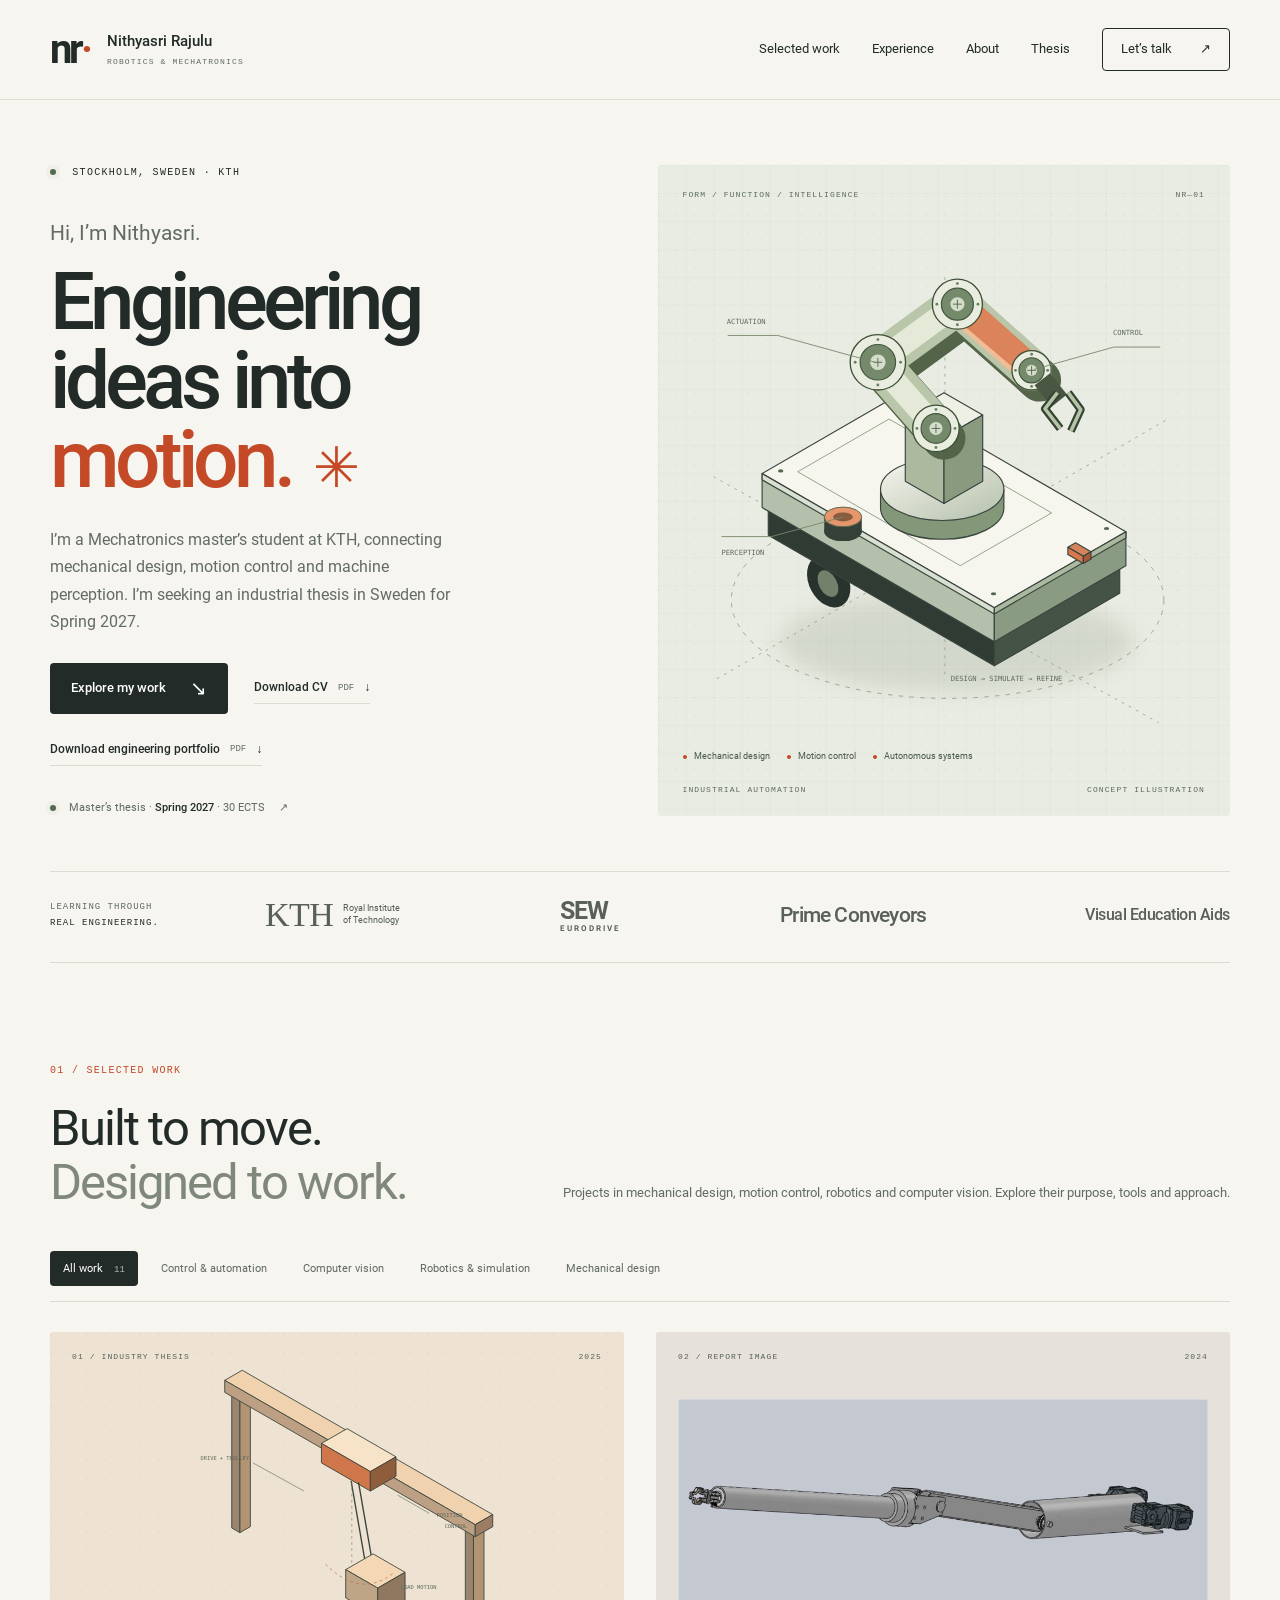
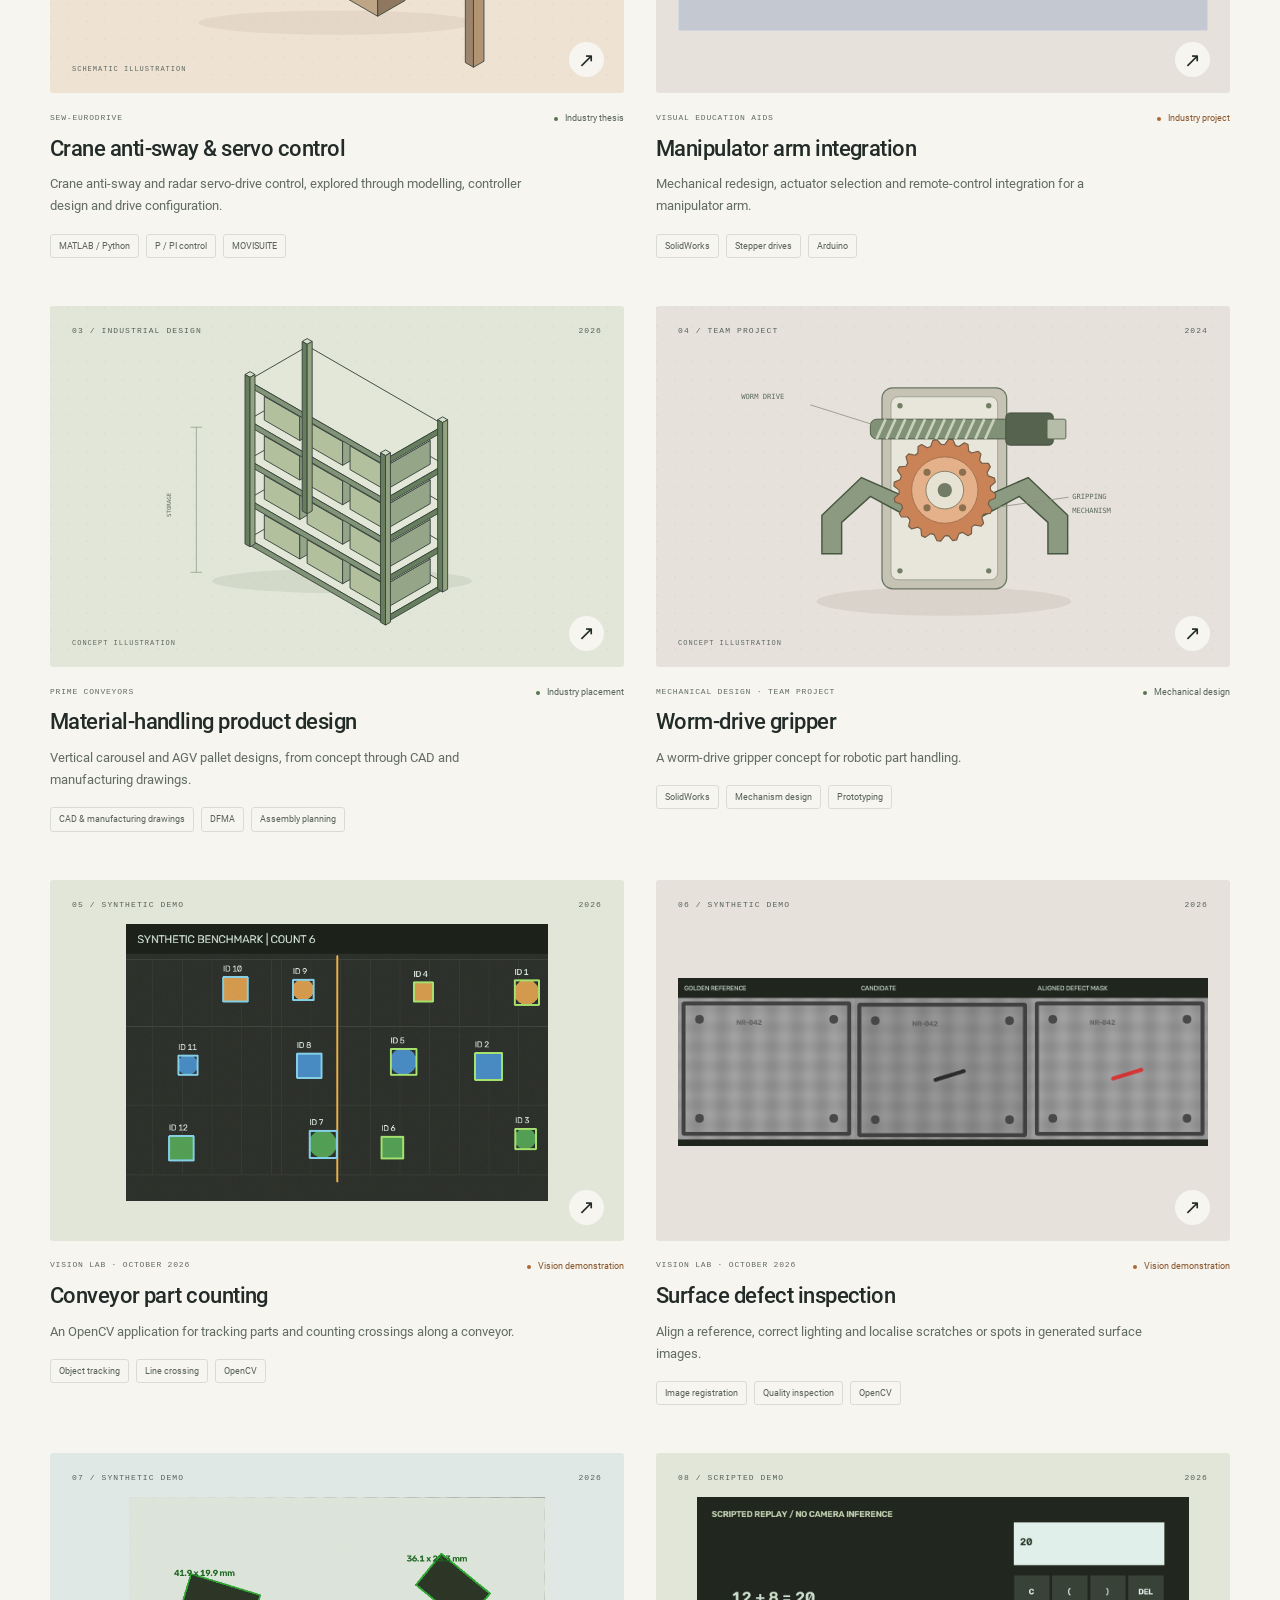
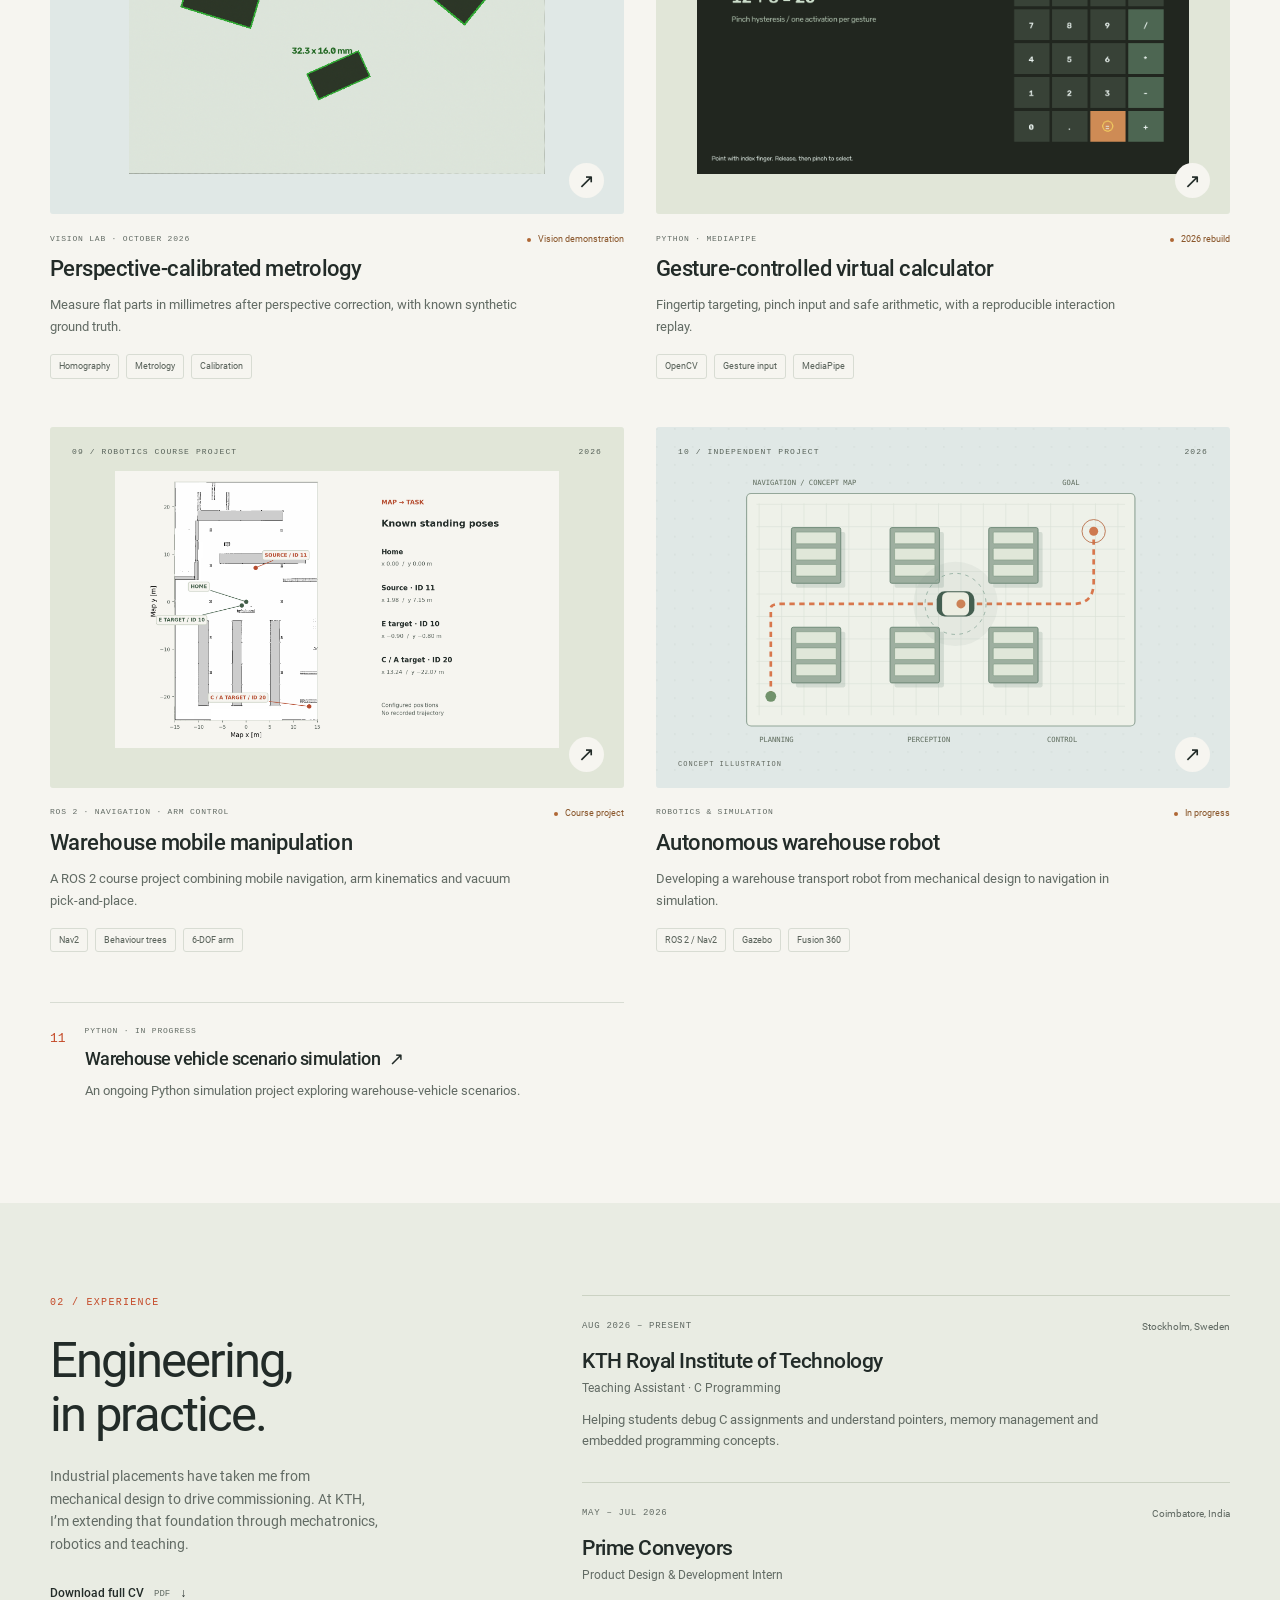
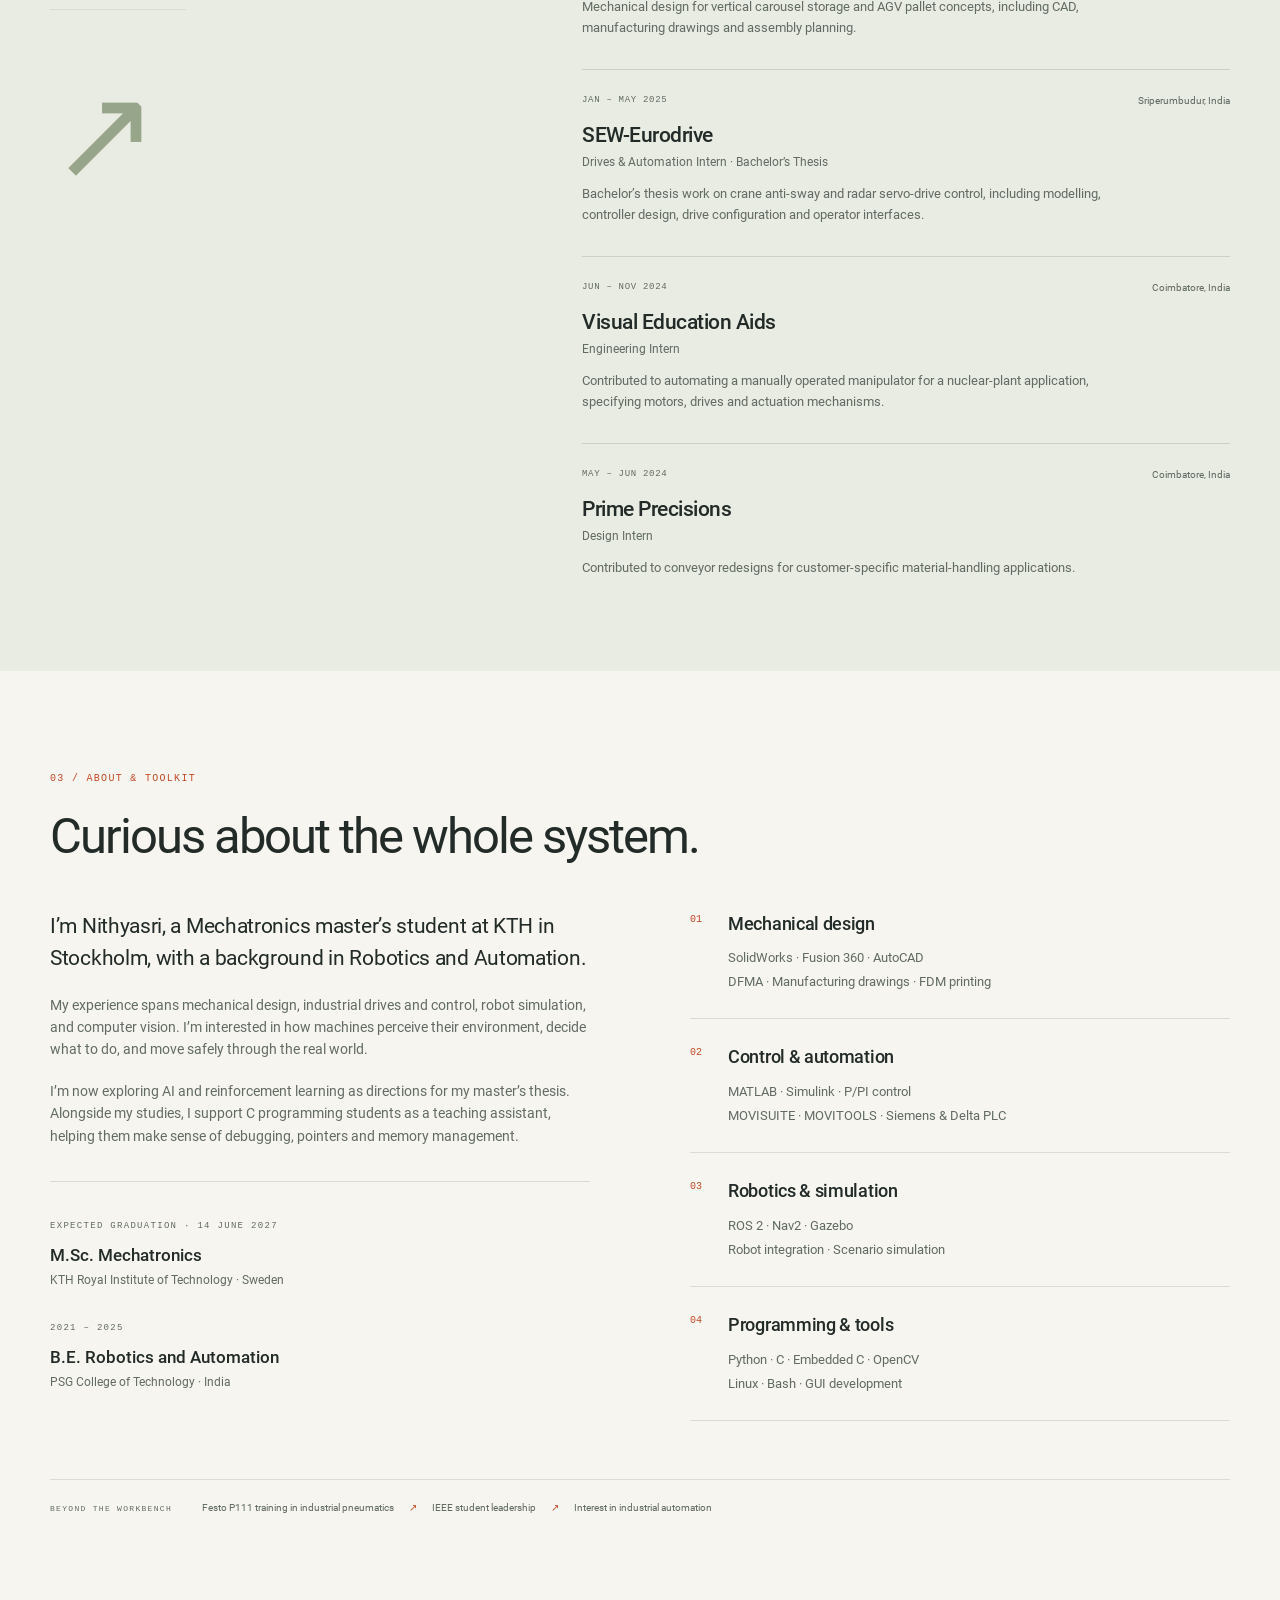
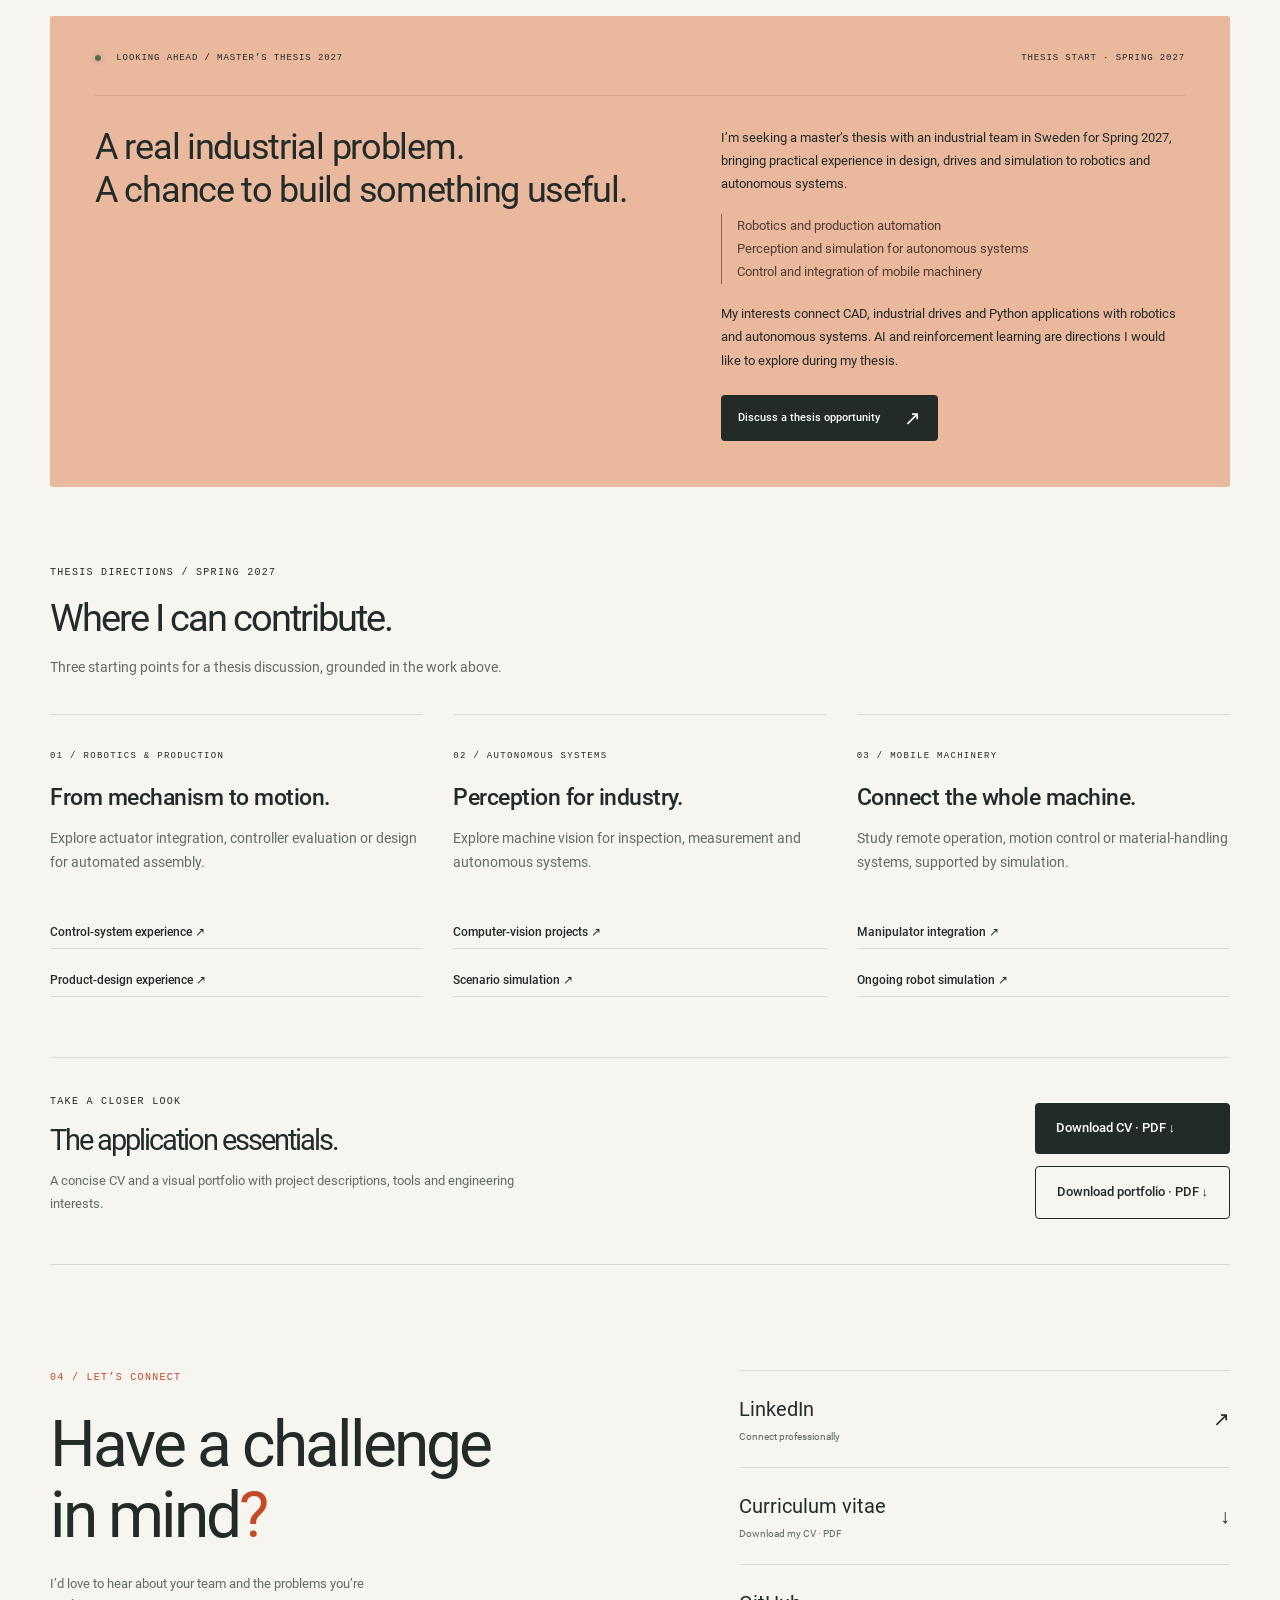
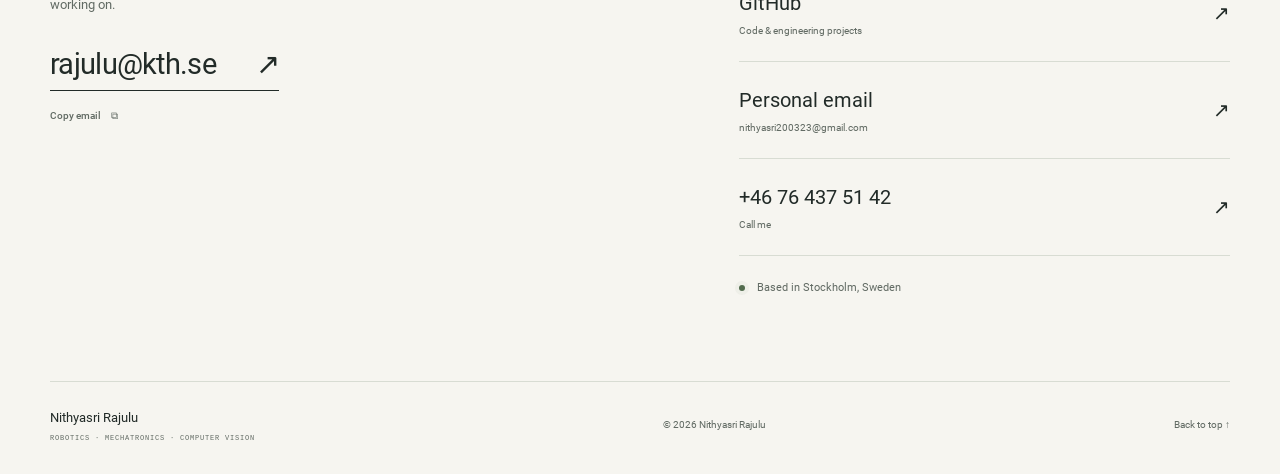
==== index.html @ d6a77979 "Add files via upload" ====
<!doctype html>
<html lang="en">
<head>
  <meta charset="utf-8">
  <meta name="viewport" content="width=device-width, initial-scale=1">
  <meta name="theme-color" content="#f6f5f0">
  <meta name="description" content="Nithyasri Rajulu — KTH Mechatronics master's student working across mechanical design, robotics and motion control. Seeking a 30 ECTS thesis, Spring 2027.">
  <meta property="og:title" content="Nithyasri Rajulu — Engineering ideas into motion">
  <meta property="og:description" content="Robotics, mechatronics and computer vision. Explore my work and get in touch about a master's thesis in Sweden.">
  <meta property="og:type" content="website">
  <meta property="og:url" content="https://nithyasri-rajulu.github.io/">
  <link rel="icon" href="assets/favicon.svg" type="image/svg+xml">
  <link rel="preload" href="assets/roboto-regular.woff2" as="font" type="font/woff2" crossorigin>
  <link rel="stylesheet" href="styles.css">
  <title>Nithyasri Rajulu — Mechatronics & Robotics</title>
  <script src="app.js" defer></script>
</head>
<body>
  <a class="skip-link" href="#main">Skip to content</a>
  <header class="site-header">
    <a href="#home" class="brand" aria-label="Nithyasri Rajulu, home"><span class="monogram">nr<span>·</span></span><span class="brand-name">Nithyasri Rajulu<span>ROBOTICS & MECHATRONICS</span></span></a>
    <button class="menu-toggle" type="button" aria-expanded="false" aria-controls="main-nav">Menu <span aria-hidden="true">☰</span></button>
    <nav id="main-nav" aria-label="Main navigation">
      <a href="#work">Selected work</a><a href="#experience">Experience</a><a href="#about">About</a><a href="#thesis">Thesis</a><a class="nav-contact" href="#contact">Let’s talk <span aria-hidden="true">↗</span></a>
    </nav>
  </header>
  <main id="main">
    <section class="hero page-width" id="home" aria-labelledby="hero-heading">
      <div class="hero-copy">
        <p class="eyebrow"><span class="status-dot"></span> STOCKHOLM, SWEDEN · KTH</p>
        <p class="intro-name">Hi, I’m Nithyasri.</p>
        <h1 id="hero-heading">Engineering<br>ideas into<br><span class="accent">motion.</span><span class="heading-spark" aria-hidden="true">✳</span></h1>
        <p class="hero-description">I’m a Mechatronics master’s student at KTH, connecting mechanical design, motion control and machine perception. I’m seeking an industrial thesis in Sweden for Spring 2027.</p>
        <div class="hero-actions"><a class="button button-dark" href="#work">Explore my work <span aria-hidden="true">↘</span></a><a class="text-link" href="assets/Nithyasri-Rajulu-CV.pdf" download>Download CV <span class="file-type">PDF</span> <span aria-hidden="true">↓</span></a></div>
        <a class="text-link portfolio-download" href="assets/Nithyasri-Rajulu-Engineering-Portfolio.pdf" download>Download engineering portfolio <span class="file-type">PDF</span> ↓</a>
        <a class="availability" href="#contact"><span class="status-dot"></span><span>Master’s thesis · <strong>Spring 2027</strong> · 30 ECTS</span><span aria-hidden="true">↗</span></a>
      </div>
      <div class="hero-visual">
        <div class="visual-topline"><span>FORM / FUNCTION / INTELLIGENCE</span><span>NR—01</span></div>
        <img class="hero-machine" src="assets/hero.svg" alt="Concept illustration of an industrial robot arm on a mobile platform, drawn in an isometric engineering style" width="640" height="660" fetchpriority="high">
        <div class="visual-notes"><span><i></i> Mechanical design</span><span><i></i> Motion control</span><span><i></i> Autonomous systems</span></div>
        <div class="visual-bottomline"><span>INDUSTRIAL AUTOMATION</span><span>CONCEPT ILLUSTRATION</span></div>
      </div>
    </section>
    <div class="affiliations page-width" aria-label="Education and industry experience"><p>LEARNING THROUGH<br><strong>REAL ENGINEERING.</strong></p><div><span class="company kth">KTH<small>Royal Institute<br>of Technology</small></span><span class="company sew">SEW<span>EURODRIVE</span></span><span class="company prime">Prime Conveyors</span><span class="company vea">Visual Education Aids</span></div></div>

    <section class="section page-width work-section" id="work" aria-labelledby="work-title">
      <div class="section-heading"><div><p class="eyebrow section-kicker">01 / SELECTED WORK</p><h2 id="work-title">Built to move.<br><span class="muted">Designed to work.</span></h2></div><p>Projects in mechanical design, motion control, robotics and computer vision. Explore their purpose, tools and approach.</p></div>
      <div class="filter-bar" role="group" aria-label="Filter projects"><button class="filter active" data-filter="all" aria-pressed="true">All work <span>11</span></button><button class="filter" data-filter="control" aria-pressed="false">Control & automation</button><button class="filter" data-filter="vision" aria-pressed="false">Computer vision</button><button class="filter" data-filter="robotics" aria-pressed="false">Robotics & simulation</button><button class="filter" data-filter="design" aria-pressed="false">Mechanical design</button></div>
      <p class="sr-only" id="filter-status" aria-live="polite"></p>
      <div class="project-grid">
        <article class="project" data-category="control" id="project-crane">
          <a class="project-image apricot" href="projects/crane.html" data-project="crane" aria-label="Read project: Crane anti-sway and servo control"><span class="image-meta"><span>01 / INDUSTRY THESIS</span><span>2025</span></span><img src="assets/control.svg" alt="Schematic illustration of a crane trolley and suspended load" width="640" height="400" loading="lazy"><span class="illustration-label">SCHEMATIC ILLUSTRATION</span><span class="project-arrow" aria-hidden="true">↗</span></a>
          <div class="project-line"><span class="eyebrow">SEW-EURODRIVE</span><span class="project-state"><i></i> Industry thesis</span></div><h3><a href="projects/crane.html" data-project="crane">Crane anti-sway & servo control</a></h3><p>Crane anti-sway and radar servo-drive control, explored through modelling, controller design and drive configuration.</p><div class="tags"><span>MATLAB / Python</span><span>P / PI control</span><span>MOVISUITE</span></div>
        </article>
        <article class="project" data-category="control" id="project-manipulator">
          <a class="project-image stone demo-image" href="projects/manipulator.html" data-project="manipulator" aria-label="Read project: Manipulator arm integration"><span class="image-meta"><span>02 / REPORT IMAGE</span><span>2024</span></span><img src="assets/manipulator-cad.png" alt="CAD assembly of the motorised manipulator arm" width="640" height="400" loading="lazy"><span class="project-arrow" aria-hidden="true">↗</span></a>
          <div class="project-line"><span class="eyebrow">VISUAL EDUCATION AIDS</span><span class="project-state ongoing"><i></i> Industry project</span></div><h3><a href="projects/manipulator.html" data-project="manipulator">Manipulator arm integration</a></h3><p>Mechanical redesign, actuator selection and remote-control integration for a manipulator arm.</p><div class="tags"><span>SolidWorks</span><span>Stepper drives</span><span>Arduino</span></div>
        </article>
        <article class="project" data-category="design" id="project-material"><a class="project-image sage" href="projects/material.html" data-project="material" aria-label="Read project: Material-handling product design"><span class="image-meta"><span>03 / INDUSTRIAL DESIGN</span><span>2026</span></span><img src="assets/storage.svg" alt="Concept illustration of a material-handling storage system" width="640" height="400" loading="lazy"><span class="illustration-label">CONCEPT ILLUSTRATION</span><span class="project-arrow" aria-hidden="true">↗</span></a><div class="project-line"><span class="eyebrow">PRIME CONVEYORS</span><span class="project-state"><i></i> Industry placement</span></div><h3><a href="projects/material.html" data-project="material">Material-handling product design</a></h3><p>Vertical carousel and AGV pallet designs, from concept through CAD and manufacturing drawings.</p><div class="tags"><span>CAD & manufacturing drawings</span><span>DFMA</span><span>Assembly planning</span></div></article>
        <article class="project" data-category="design" id="project-gripper">
          <a class="project-image stone" href="projects/gripper.html" data-project="gripper" aria-label="Read project: Worm-drive gripper"><span class="image-meta"><span>04 / TEAM PROJECT</span><span>2024</span></span><img src="assets/gripper.svg" alt="Concept illustration of a worm gear and a two-finger gripper" width="640" height="400" loading="lazy"><span class="illustration-label">CONCEPT ILLUSTRATION</span><span class="project-arrow" aria-hidden="true">↗</span></a>
          <div class="project-line"><span class="eyebrow">MECHANICAL DESIGN · TEAM PROJECT</span><span class="project-state"><i></i> Mechanical design</span></div><h3><a href="projects/gripper.html" data-project="gripper">Worm-drive gripper</a></h3><p>A worm-drive gripper concept for robotic part handling.</p><div class="tags"><span>SolidWorks</span><span>Mechanism design</span><span>Prototyping</span></div>
        </article>
        <article class="project" data-category="vision" id="project-conveyor">
          <a class="project-image sage demo-image" href="projects/conveyor.html" data-project="conveyor" aria-label="Read project: Conveyor part counting"><span class="image-meta"><span>05 / SYNTHETIC DEMO</span><span>2026</span></span><img src="assets/conveyor-vision.png" alt="Synthetic conveyor scene with tracked parts, IDs and a counting line" width="640" height="400" loading="lazy"><span class="project-arrow" aria-hidden="true">↗</span></a>
          <div class="project-line"><span class="eyebrow">VISION LAB · OCTOBER 2026</span><span class="project-state ongoing"><i></i> Vision demonstration</span></div><h3><a href="projects/conveyor.html" data-project="conveyor">Conveyor part counting</a></h3><p>An OpenCV application for tracking parts and counting crossings along a conveyor.</p><div class="tags"><span>Object tracking</span><span>Line crossing</span><span>OpenCV</span></div>
        </article>
        <article class="project" data-category="vision" id="project-inspection">
          <a class="project-image stone demo-image" href="projects/inspection.html" data-project="inspection" aria-label="Read project: Surface defect inspection"><span class="image-meta"><span>06 / SYNTHETIC DEMO</span><span>2026</span></span><img src="assets/surface-inspection.png" alt="Reference metal texture beside a synthetic defect sample and detected regions" width="640" height="400" loading="lazy"><span class="project-arrow" aria-hidden="true">↗</span></a>
          <div class="project-line"><span class="eyebrow">VISION LAB · OCTOBER 2026</span><span class="project-state ongoing"><i></i> Vision demonstration</span></div><h3><a href="projects/inspection.html" data-project="inspection">Surface defect inspection</a></h3><p>Align a reference, correct lighting and localise scratches or spots in generated surface images.</p><div class="tags"><span>Image registration</span><span>Quality inspection</span><span>OpenCV</span></div>
        </article>
        <article class="project" data-category="vision" id="project-metrology">
          <a class="project-image blue demo-image" href="projects/metrology.html" data-project="metrology" aria-label="Read project: Perspective-calibrated metrology"><span class="image-meta"><span>07 / SYNTHETIC DEMO</span><span>2026</span></span><img src="assets/part-metrology.png" alt="Three rectangular parts with overlaid measurements in millimetres" width="640" height="400" loading="lazy"><span class="project-arrow" aria-hidden="true">↗</span></a>
          <div class="project-line"><span class="eyebrow">VISION LAB · OCTOBER 2026</span><span class="project-state ongoing"><i></i> Vision demonstration</span></div><h3><a href="projects/metrology.html" data-project="metrology">Perspective-calibrated metrology</a></h3><p>Measure flat parts in millimetres after perspective correction, with known synthetic ground truth.</p><div class="tags"><span>Homography</span><span>Metrology</span><span>Calibration</span></div>
        </article>
        <article class="project" data-category="vision" id="project-vision">
          <a class="project-image sage demo-image" href="projects/vision.html" data-project="vision" aria-label="Read project: Gesture-controlled virtual calculator"><span class="image-meta"><span>08 / SCRIPTED DEMO</span><span>2026</span></span><img src="assets/gesture-calculator.png" alt="Calculator interface after a scripted sequence computes 12 plus 8 equals 20" width="640" height="400" loading="lazy"><span class="project-arrow" aria-hidden="true">↗</span></a>
          <div class="project-line"><span class="eyebrow">PYTHON · MEDIAPIPE</span><span class="project-state ongoing"><i></i> 2026 rebuild</span></div><h3><a href="projects/vision.html" data-project="vision">Gesture-controlled virtual calculator</a></h3><p>Fingertip targeting, pinch input and safe arithmetic, with a reproducible interaction replay.</p><div class="tags"><span>OpenCV</span><span>Gesture input</span><span>MediaPipe</span></div>
        </article>
        <article class="project" data-category="robotics" id="project-warehouse-manipulation">
          <a class="project-image sage demo-image" href="projects/warehouse-manipulation.html" data-project="warehouse-manipulation" aria-label="Read project: Warehouse mobile manipulation"><span class="image-meta"><span>09 / ROBOTICS COURSE PROJECT</span><span>2026</span></span><img src="assets/warehouse-robot-map.png" alt="Supplied warehouse map with configured pickup and delivery poses" width="640" height="400" loading="lazy"><span class="project-arrow" aria-hidden="true">↗</span></a>
          <div class="project-line"><span class="eyebrow">ROS 2 · NAVIGATION · ARM CONTROL</span><span class="project-state ongoing"><i></i> Course project</span></div><h3><a href="projects/warehouse-manipulation.html" data-project="warehouse-manipulation">Warehouse mobile manipulation</a></h3><p>A ROS 2 course project combining mobile navigation, arm kinematics and vacuum pick-and-place.</p><div class="tags"><span>Nav2</span><span>Behaviour trees</span><span>6-DOF arm</span></div>
        </article>
        <article class="project" data-category="robotics" id="project-amr">
          <a class="project-image blue" href="projects/amr.html" data-project="amr" aria-label="Read project: Autonomous warehouse robot"><span class="image-meta"><span>10 / INDEPENDENT PROJECT</span><span>2026</span></span><img src="assets/warehouse.svg" alt="Concept warehouse map with storage aisles and a mobile robot route" width="640" height="400" loading="lazy"><span class="illustration-label">CONCEPT ILLUSTRATION</span><span class="project-arrow" aria-hidden="true">↗</span></a>
          <div class="project-line"><span class="eyebrow">ROBOTICS & SIMULATION</span><span class="project-state ongoing"><i></i> In progress</span></div><h3><a href="projects/amr.html" data-project="amr">Autonomous warehouse robot</a></h3><p>Developing a warehouse transport robot from mechanical design to navigation in simulation.</p><div class="tags"><span>ROS 2 / Nav2</span><span>Gazebo</span><span>Fusion 360</span></div>
        </article>
        <article class="project project-compact" data-category="robotics" id="project-testing"><div class="compact-number" aria-hidden="true">11</div><div><div class="project-line"><span class="eyebrow">PYTHON · IN PROGRESS</span></div><h3><a href="projects/testing.html" data-project="testing">Warehouse vehicle scenario simulation <span aria-hidden="true">↗</span></a></h3><p>An ongoing Python simulation project exploring warehouse-vehicle scenarios.</p></div></article>
      </div>
    </section>

    <section class="experience-section" id="experience" aria-labelledby="experience-title"><div class="page-width experience-layout"><div class="experience-intro"><p class="eyebrow section-kicker">02 / EXPERIENCE</p><h2 id="experience-title">Engineering,<br>in practice.</h2><p>Industrial placements have taken me from mechanical design to drive commissioning. At KTH, I’m extending that foundation through mechatronics, robotics and teaching.</p><a class="text-link" href="assets/Nithyasri-Rajulu-CV.pdf" download>Download full CV <span class="file-type">PDF</span> <span aria-hidden="true">↓</span></a><div class="experience-mark" aria-hidden="true">↗</div></div><div class="timeline">
      <article class="timeline-item"><div class="timeline-top"><span class="eyebrow">AUG 2026 – PRESENT</span><span>Stockholm, Sweden</span></div><h3>KTH Royal Institute of Technology</h3><h4>Teaching Assistant · C Programming</h4><p>Helping students debug C assignments and understand pointers, memory management and embedded programming concepts.</p></article>
      <article class="timeline-item"><div class="timeline-top"><span class="eyebrow">MAY – JUL 2026</span><span>Coimbatore, India</span></div><h3>Prime Conveyors</h3><h4>Product Design & Development Intern</h4><p>Mechanical design for vertical carousel storage and AGV pallet concepts, including CAD, manufacturing drawings and assembly planning.</p></article>
      <article class="timeline-item"><div class="timeline-top"><span class="eyebrow">JAN – MAY 2025</span><span>Sriperumbudur, India</span></div><h3>SEW-Eurodrive</h3><h4>Drives & Automation Intern · Bachelor’s Thesis</h4><p>Bachelor’s thesis work on crane anti-sway and radar servo-drive control, including modelling, controller design, drive configuration and operator interfaces.</p></article>
      <article class="timeline-item"><div class="timeline-top"><span class="eyebrow">JUN – NOV 2024</span><span>Coimbatore, India</span></div><h3>Visual Education Aids</h3><h4>Engineering Intern</h4><p>Contributed to automating a manually operated manipulator for a nuclear-plant application, specifying motors, drives and actuation mechanisms.</p></article>
      <article class="timeline-item"><div class="timeline-top"><span class="eyebrow">MAY – JUN 2024</span><span>Coimbatore, India</span></div><h3>Prime Precisions</h3><h4>Design Intern</h4><p>Contributed to conveyor redesigns for customer-specific material-handling applications.</p></article>
    </div></div></section>

    <section class="section page-width" id="about" aria-labelledby="about-title"><div class="section-heading about-heading"><div><p class="eyebrow section-kicker">03 / ABOUT & TOOLKIT</p><h2 id="about-title">Curious about the whole system.</h2></div></div><div class="about-layout"><div class="about-copy"><p class="large-copy">I’m Nithyasri, a Mechatronics master’s student at KTH in Stockholm, with a background in Robotics and Automation.</p><p>My experience spans mechanical design, industrial drives and control, robot simulation, and computer vision. I’m interested in how machines perceive their environment, decide what to do, and move safely through the real world.</p><p>I’m now exploring AI and reinforcement learning as directions for my master’s thesis. Alongside my studies, I support C programming students as a teaching assistant, helping them make sense of debugging, pointers and memory management.</p><div class="education"><div><span class="eyebrow">EXPECTED GRADUATION · 14 JUNE 2027</span><h3>M.Sc. Mechatronics</h3><p>KTH Royal Institute of Technology · Sweden</p></div><div><span class="eyebrow">2021 – 2025</span><h3>B.E. Robotics and Automation</h3><p>PSG College of Technology · India</p></div></div></div><div class="toolkit"><div><span class="toolkit-number">01</span><h3>Mechanical design</h3><p>SolidWorks · Fusion 360 · AutoCAD<br>DFMA · Manufacturing drawings · FDM printing</p></div><div><span class="toolkit-number">02</span><h3>Control & automation</h3><p>MATLAB · Simulink · P/PI control<br>MOVISUITE · MOVITOOLS · Siemens & Delta PLC</p></div><div><span class="toolkit-number">03</span><h3>Robotics & simulation</h3><p>ROS 2 · Nav2 · Gazebo<br>Robot integration · Scenario simulation</p></div><div><span class="toolkit-number">04</span><h3>Programming & tools</h3><p>Python · C · Embedded C · OpenCV<br>Linux · Bash · GUI development</p></div></div></div><div class="beyond"><p class="eyebrow">BEYOND THE WORKBENCH</p><p>Festo P111 training in industrial pneumatics <span>↗</span> IEEE student leadership <span>↗</span> Interest in industrial automation</p></div></section>

    <section class="thesis-section page-width" id="thesis" aria-labelledby="thesis-title"><div class="thesis-top"><p class="eyebrow"><span class="status-dot"></span> LOOKING AHEAD / MASTER’S THESIS 2027</p><span class="eyebrow">THESIS START · SPRING 2027</span></div><div class="thesis-content"><h2 id="thesis-title">A real industrial problem.<br>A chance to build something useful.</h2><div><p>I’m seeking a master’s thesis with an industrial team in Sweden for Spring 2027, bringing practical experience in design, drives and simulation to robotics and autonomous systems.</p><p class="thesis-interests">Robotics and production automation<br>Perception and simulation for autonomous systems<br>Control and integration of mobile machinery</p><p>My interests connect CAD, industrial drives and Python applications with robotics and autonomous systems. AI and reinforcement learning are directions I would like to explore during my thesis.</p><a class="button button-dark" href="mailto:rajulu@kth.se?subject=Master%27s%20thesis%20opportunity%20%E2%80%94%202027">Discuss a thesis opportunity <span aria-hidden="true">↗</span></a></div></div></section>


    <section class="focus-section page-width" aria-labelledby="focus-title"><div class="focus-heading"><p class="eyebrow">THESIS DIRECTIONS / SPRING 2027</p><h2 id="focus-title">Where I can contribute.</h2><p>Three starting points for a thesis discussion, grounded in the work above.</p></div><div class="focus-grid"><article><span class="eyebrow">01 / ROBOTICS & PRODUCTION</span><h3>From mechanism to motion.</h3><p>Explore actuator integration, controller evaluation or design for automated assembly.</p><a class="text-link" href="projects/crane.html" data-project="crane">Control-system experience ↗</a><a class="text-link" href="projects/material.html" data-project="material">Product-design experience ↗</a></article><article><span class="eyebrow">02 / AUTONOMOUS SYSTEMS</span><h3>Perception for industry.</h3><p>Explore machine vision for inspection, measurement and autonomous systems.</p><a class="text-link" href="projects/inspection.html" data-project="inspection">Computer-vision projects ↗</a><a class="text-link" href="projects/testing.html" data-project="testing">Scenario simulation ↗</a></article><article><span class="eyebrow">03 / MOBILE MACHINERY</span><h3>Connect the whole machine.</h3><p>Study remote operation, motion control or material-handling systems, supported by simulation.</p><a class="text-link" href="projects/manipulator.html" data-project="manipulator">Manipulator integration ↗</a><a class="text-link" href="projects/amr.html" data-project="amr">Ongoing robot simulation ↗</a></article></div></section>
    <section class="application-downloads page-width" aria-labelledby="downloads-title"><div><p class="eyebrow">TAKE A CLOSER LOOK</p><h2 id="downloads-title">The application essentials.</h2><p>A concise CV and a visual portfolio with project descriptions, tools and engineering interests.</p></div><div><a class="button button-dark" href="assets/Nithyasri-Rajulu-CV.pdf" download>Download CV · PDF ↓</a><a class="button button-outline" href="assets/Nithyasri-Rajulu-Engineering-Portfolio.pdf" download>Download portfolio · PDF ↓</a></div></section>

    <section class="contact-section page-width" id="contact" aria-labelledby="contact-title"><div><p class="eyebrow section-kicker">04 / LET’S CONNECT</p><h2 id="contact-title">Have a challenge<br>in mind<span class="accent">?</span></h2><p>I’d love to hear about your team and the problems you’re working on.</p><a class="email-link" href="mailto:rajulu@kth.se">rajulu@kth.se <span aria-hidden="true">↗</span></a><div class="contact-actions"><button class="text-link copy-email" type="button">Copy email <span aria-hidden="true">⧉</span></button><span class="copy-status" aria-live="polite"></span></div></div><div class="contact-links"><a href="https://www.linkedin.com/in/nithyasri-rajulu-23813925a/" target="_blank" rel="noopener noreferrer"><span>LinkedIn<small>Connect professionally</small></span><span aria-hidden="true">↗</span></a><a href="assets/Nithyasri-Rajulu-CV.pdf" download><span>Curriculum vitae<small>Download my CV · PDF</small></span><span aria-hidden="true">↓</span></a><a href="https://github.com/nithyasri-rajulu" target="_blank" rel="noopener noreferrer"><span>GitHub<small>Code & engineering projects</small></span><span aria-hidden="true">↗</span></a><a href="mailto:nithyasri200323@gmail.com"><span class="personal-email">Personal email<small>nithyasri200323@gmail.com</small></span><span aria-hidden="true">↗</span></a><a href="tel:+46764375142"><span>+46 76 437 51 42<small>Call me</small></span><span aria-hidden="true">↗</span></a><div class="contact-location"><span class="status-dot"></span> Based in Stockholm, Sweden</div></div></section>
  </main>
  <footer class="page-width"><a class="footer-brand" href="#home">Nithyasri Rajulu<span>ROBOTICS · MECHATRONICS · COMPUTER VISION</span></a><p>© 2026 Nithyasri Rajulu</p><a href="#home">Back to top ↑</a></footer>
  <dialog id="project-dialog" aria-labelledby="dialog-title"><button class="dialog-close" type="button" aria-label="Close project details">×</button><div id="dialog-content"></div></dialog>
</body>
</html>
---- styles.css ----
@font-face{font-family:Portfolio;src:url('assets/roboto-regular.woff2') format('woff2');font-weight:400;font-display:swap}@font-face{font-family:Portfolio;src:url('assets/roboto-medium.woff2') format('woff2');font-weight:500;font-display:swap}@font-face{font-family:Portfolio;src:url('assets/roboto-bold.woff2') format('woff2');font-weight:700;font-display:swap}
:root{--bg:#f6f5f0;--ink:#222b28;--muted:#626b64;--line:#d8dcd3;--orange:#c44927;--orange-bright:#ed7049;--sage:#e6eade;--mono:ui-monospace,SFMono-Regular,Consolas,monospace;--max:1240px}*{box-sizing:border-box}html{scroll-behavior:smooth;scroll-padding-top:105px}body{margin:0;background:var(--bg);color:var(--ink);font:400 16px/1.6 Portfolio,Arial,sans-serif;-webkit-font-smoothing:antialiased}body.dialog-open{overflow:hidden}a{color:inherit;text-decoration:none}button{font:inherit;color:inherit;cursor:pointer}button,a{-webkit-tap-highlight-color:transparent}img{max-width:100%;display:block}button:focus-visible,a:focus-visible{outline:3px solid var(--orange);outline-offset:5px;border-radius:3px}::selection{background:#f1b9a3;color:#242e27}.page-width{max-width:var(--max);width:calc(100% - 100px);margin-inline:auto}.site-header{height:100px;padding:0 50px;max-width:1480px;margin:auto;display:flex;align-items:center;justify-content:space-between;border-bottom:1px solid var(--line);position:relative;z-index:10}.brand{display:flex;align-items:center;gap:14px}.monogram{font-size:40px;font-weight:700;letter-spacing:-3px;line-height:1}.monogram span{color:var(--orange);letter-spacing:0}.brand-name{font-size:15px;font-weight:500;line-height:1.4}.brand-name>span{display:block;font-family:var(--mono);font-size:8px;letter-spacing:1.15px;margin-top:4px;color:var(--muted)}nav{display:flex;align-items:center;gap:32px;font-size:13px}nav>a:not(.nav-contact){position:relative}nav>a:not(.nav-contact):after{content:'';height:1px;width:0;position:absolute;left:0;bottom:-5px;background:var(--orange);transition:width .2s}nav>a:hover:after{width:100%}.nav-contact{border:1px solid var(--ink);padding:10px 18px;border-radius:4px}.nav-contact span{margin-left:25px}.nav-contact:hover{background:var(--ink);color:var(--bg)}.menu-toggle{display:none}.hero{display:grid;grid-template-columns:1fr 1fr;gap:35px;padding-block:65px 55px;align-items:center}.eyebrow{font:400 10px/1.6 var(--mono);letter-spacing:1.3px;margin:0}.status-dot{display:inline-block;width:6px;height:6px;border-radius:50%;background:#526b4d;vertical-align:middle;margin-right:9px;box-shadow:0 0 0 4px #526b4d0c}.hero .eyebrow{margin-bottom:36px}.intro-name{font-size:21px;margin:0 0 12px;color:var(--muted)}h1{font-size:clamp(62px,6.25vw,91px);line-height:.99;letter-spacing:-5px;margin:0 0 26px;font-weight:500;position:relative}.accent{color:var(--orange)}.heading-spark{font-size:.7em;color:var(--orange);margin-left:22px;display:inline-block;animation:spin 40s linear infinite}.hero-description{max-width:410px;font-size:16px;line-height:1.7;color:var(--muted);margin:0 0 28px}.hero-actions{display:flex;gap:26px;align-items:center;flex-wrap:wrap}.button{display:inline-flex;gap:24px;align-items:center;padding:15px 21px;font-size:13px;font-weight:500;border-radius:4px;transition:transform .2s,background .2s}.button:hover{transform:translateY(-3px)}.button-dark{background:var(--ink);color:#fff}.button-dark:hover{background:#3d4c40}.button span{font-size:20px;line-height:1}.text-link{display:inline-flex;align-items:center;gap:10px;font-size:12px;font-weight:500;background:none;border:0;padding:6px 0;border-bottom:1px solid var(--line)}.text-link:hover{color:var(--orange);border-bottom-color:var(--orange)}.file-type{font:9px var(--mono);color:var(--muted)}.availability{display:flex;align-items:center;gap:4px;font-size:11px;margin-top:33px;color:var(--muted);width:fit-content}.availability strong{color:var(--ink);font-weight:500}.availability>span:last-child{padding-left:10px}.hero-visual{position:relative;background:#e9ece3;border-radius:4px;align-self:stretch;min-height:570px;overflow:hidden;background-image:linear-gradient(#7989770c 1px,transparent 1px),linear-gradient(90deg,#7989770c 1px,transparent 1px);background-size:28px 28px}.visual-topline,.visual-bottomline{position:absolute;left:25px;right:25px;display:flex;justify-content:space-between;font:8px var(--mono);letter-spacing:1.1px;color:#5b6a5c;z-index:1}.visual-topline{top:25px}.visual-bottomline{bottom:22px}.hero-machine{width:100%;height:100%;position:absolute;object-fit:contain;top:0;left:0}.visual-notes{position:absolute;left:25px;bottom:53px;display:flex;gap:17px;font-size:9px;color:#4b5a4f}.visual-notes i{display:inline-block;width:4px;height:4px;background:var(--orange);border-radius:50%;vertical-align:middle;margin-right:5px}.affiliations{display:flex;align-items:center;gap:45px;padding-block:24px 28px;border-top:1px solid var(--line);border-bottom:1px solid var(--line)}.affiliations>p{font:9px/1.8 var(--mono);letter-spacing:1px;color:var(--muted);min-width:170px;margin:0}.affiliations strong{font-weight:400;color:var(--ink)}.affiliations>div{display:flex;justify-content:space-between;align-items:center;gap:35px;flex:1;color:#59605a}.company{line-height:1.1;font-size:18px;letter-spacing:-.5px;font-weight:500}.kth{font-family:Georgia,serif;font-size:34px;display:flex;gap:10px;align-items:center}.kth small{font:9px/1.3 Portfolio,sans-serif;letter-spacing:0}.sew{font-weight:700;font-size:25px;letter-spacing:-1px}.sew span{display:block;font-size:8px;letter-spacing:2px}.prime{font-size:21px;letter-spacing:-.8px}.vea{font-size:16px}.section{padding-block:100px}.section-kicker{color:var(--orange);margin-bottom:23px}.section-heading{display:flex;justify-content:space-between;gap:50px;align-items:flex-end;margin-bottom:40px}.section-heading>p{color:var(--muted);font-size:13px;line-height:1.8;margin-bottom:6px}h2{font-size:clamp(36px,3.8vw,54px);line-height:1.12;letter-spacing:-2px;font-weight:400;margin:0}.muted{color:#80887c}.filter-bar{display:flex;gap:10px;margin-bottom:30px;border-bottom:1px solid var(--line);padding-bottom:15px;flex-wrap:wrap}.filter{border:0;background:transparent;border-radius:4px;padding:9px 13px;font-size:11px;color:var(--muted);transition:background .2s}.filter:hover{background:#e7e9e1}.filter.active{background:var(--ink);color:white}.filter span{font:9px var(--mono);margin-left:8px;opacity:.65}.project-grid{display:grid;grid-template-columns:1fr 1fr;gap:48px 32px}.project[hidden]{display:none}.project-image{display:block;position:relative;overflow:hidden;border-radius:3px;aspect-ratio:1.59}.project-image img{width:100%;height:100%;object-fit:contain;transition:transform .6s}.project-image:hover img{transform:scale(1.045)}.apricot{background:#eee2d3}.blue{background:#e0e8e6}.sage{background:#e1e6d8}.stone{background:#e6e1db}.image-meta{display:flex;justify-content:space-between;position:absolute;left:22px;right:22px;top:20px;font:8px var(--mono);letter-spacing:1.1px;z-index:1;color:#566158}.illustration-label{position:absolute;left:22px;bottom:20px;font:7px var(--mono);letter-spacing:1px;color:#60685f}.project-arrow{position:absolute;right:20px;bottom:16px;border-radius:50%;height:35px;width:35px;display:grid;place-items:center;background:#f6f5f0;font-size:20px;transition:transform .2s}.project-image:hover .project-arrow{transform:rotate(45deg)}.project-line{display:flex;align-items:center;justify-content:space-between;gap:10px;margin:18px 0 9px}.project-line .eyebrow{font-size:8px;letter-spacing:.8px;color:var(--muted)}.project-state{font-size:9px;white-space:nowrap;color:#5b6858}.project-state i{display:inline-block;height:4px;width:4px;border-radius:50%;background:#597450;margin-right:5px}.project-state.ongoing{color:#8a572c}.ongoing i{background:#af6735}.project h3{font-size:22px;letter-spacing:-.55px;line-height:1.3;font-weight:500;margin:0 0 10px}.project h3 a:hover{color:var(--orange)}.project>p,.project-compact p{font-size:13px;color:var(--muted);max-width:490px;margin:0 0 16px;line-height:1.7}.tags{display:flex;gap:7px;flex-wrap:wrap}.tags span{font-size:9px;border:1px solid var(--line);padding:4px 8px;border-radius:3px;color:#5b645c}.project-compact{border-top:1px solid var(--line);padding-top:22px;display:flex;gap:19px;margin-top:2px}.compact-number{font:13px var(--mono);color:var(--orange);padding-top:6px}.project-compact .project-line{margin:0 0 9px}.project-compact h3{font-size:18px}.project-compact h3 span{font-weight:400;margin-left:5px}.project-compact p{margin:0}.experience-section{background:#e9ece3;padding-block:92px}.experience-layout{display:grid;grid-template-columns:.8fr 1.2fr;gap:100px}.experience-intro{position:sticky;top:45px;align-self:start}.experience-intro>p:not(.eyebrow){font-size:14px;color:var(--muted);max-width:330px;margin:23px 0}.experience-mark{font-size:130px;color:#97a58a;line-height:1;margin-top:60px;font-weight:400}.timeline-item{border-top:1px solid #cbd2c3;padding:23px 0 30px}.timeline-item:last-child{padding-bottom:0}.timeline-top{display:flex;justify-content:space-between;gap:20px;color:var(--muted);font-size:10px;margin-bottom:13px}.timeline-top .eyebrow{font-size:9px;letter-spacing:.7px}.timeline-item h3{font-weight:500;font-size:21px;letter-spacing:-.5px;margin:0 0 4px;line-height:1.3}.timeline-item h4{font-size:12px;font-weight:400;color:var(--muted);margin:0 0 12px}.timeline-item p{font-size:13px;color:var(--muted);margin:0;max-width:550px}.about-heading{margin-bottom:45px}.about-heading h2{max-width:680px}.about-layout{display:grid;grid-template-columns:1fr 1fr;gap:100px}.about-copy>p{font-size:14px;color:var(--muted);margin:0 0 19px}.about-copy>.large-copy{font-size:21px;color:var(--ink);line-height:1.55;letter-spacing:-.3px}.education{border-top:1px solid var(--line);margin-top:34px;padding-top:28px}.education>div+div{margin-top:22px}.education .eyebrow{font-size:9px;color:var(--muted)}.education h3{font-size:17px;font-weight:500;margin:6px 0 2px}.education p{font-size:12px;color:var(--muted);margin:0}.toolkit>div{position:relative;padding:0 0 24px 38px;margin-bottom:24px;border-bottom:1px solid var(--line)}.toolkit>div:last-child{margin-bottom:0}.toolkit-number{position:absolute;top:4px;left:0;font:10px var(--mono);color:var(--orange)}.toolkit h3{font-size:18px;letter-spacing:-.3px;font-weight:500;margin:0 0 8px}.toolkit p{font-size:13px;color:var(--muted);line-height:1.85;margin:0}.beyond{display:flex;gap:30px;align-items:baseline;border-top:1px solid var(--line);margin-top:58px;padding-top:20px}.beyond .eyebrow{white-space:nowrap;font-size:8px;color:var(--muted)}.beyond>p:last-child{font-size:10px;margin:0;color:var(--muted)}.beyond span{padding:0 13px;color:var(--orange)}.thesis-section{background:#e9b89d;padding:35px 45px 46px;border-radius:3px}.thesis-top{display:flex;justify-content:space-between;gap:15px;padding-bottom:29px;border-bottom:1px solid #ab806f55}.thesis-top .eyebrow{font-size:9px;letter-spacing:.9px}.thesis-content{display:grid;grid-template-columns:1.2fr 1fr;gap:70px;padding-top:30px}.thesis-content h2{font-size:36px;letter-spacing:-1.3px;line-height:1.2}.thesis-content p{font-size:13px;line-height:1.8;margin:0 0 18px}.thesis-interests{border-left:1px solid #876451;padding-left:15px;color:#513e33}.thesis-content .button{font-size:11px;padding:13px 17px;margin-top:5px}.contact-section{padding-block:105px 85px;display:grid;grid-template-columns:1.2fr 1fr;gap:100px}.contact-section h2{font-size:64px;letter-spacing:-3px}.contact-section p:not(.eyebrow){font-size:13px;max-width:360px;color:var(--muted);margin:22px 0}.email-link{font-size:29px;letter-spacing:-.7px;display:inline-flex;align-items:center;gap:40px;border-bottom:1px solid var(--ink);line-height:1.8}.email-link:hover{color:var(--orange);border-color:var(--orange)}.contact-actions{display:flex;align-items:center;gap:14px;margin-top:11px}.copy-email{font-size:10px;color:var(--muted);border:0}.copy-status{font-size:10px;color:#526b4d}.contact-links{align-self:center}.contact-links>a{display:flex;justify-content:space-between;align-items:center;border-top:1px solid var(--line);padding:22px 0;font-size:20px;transition:color .2s}.contact-links>a:hover{color:var(--orange)}.contact-links small{display:block;color:var(--muted);font-size:10px;margin-top:4px}.contact-location{border-top:1px solid var(--line);padding-top:23px;font-size:11px;color:var(--muted)}footer{border-top:1px solid var(--line);display:flex;align-items:center;justify-content:space-between;gap:20px;padding-block:26px 32px;font-size:10px;color:var(--muted)}.footer-brand{font-size:13px;color:var(--ink)}.footer-brand span{display:block;font:7px var(--mono);letter-spacing:.8px;color:var(--muted);margin-top:5px}footer>p{margin:0}.skip-link{position:fixed;top:-100px;left:20px;padding:10px 18px;background:var(--ink);color:white;z-index:100}.skip-link:focus{top:10px}.sr-only{position:absolute;width:1px;height:1px;padding:0;margin:-1px;overflow:hidden;clip:rect(0,0,0,0);white-space:nowrap;border:0}dialog{width:min(800px,calc(100% - 40px));max-height:88vh;border:0;border-radius:6px;padding:0;background:var(--bg);color:var(--ink);box-shadow:0 35px 100px #15231d33}dialog::backdrop{background:#16231dc9;backdrop-filter:blur(7px)}.dialog-close{position:sticky;float:right;right:18px;top:18px;z-index:3;width:40px;height:40px;border:1px solid #adb5a4;background:var(--bg);border-radius:50%;font-size:27px;line-height:1;display:grid;place-items:center}.case-inner{padding:50px}.case-inner>.eyebrow{color:var(--orange);margin:5px 55px 18px 0}.case-inner h2{font-size:40px;max-width:610px;line-height:1.14}.case-lead{font-size:18px;color:var(--muted);line-height:1.65;margin:22px 0}.case-meta{display:flex;gap:22px;padding-block:20px;border-top:1px solid var(--line);border-bottom:1px solid var(--line);font-size:11px;flex-wrap:wrap;margin-bottom:26px}.case-meta strong{display:block;font:9px var(--mono);letter-spacing:1px;color:var(--muted);margin-bottom:4px;font-weight:400}.case-inner h3{font-size:20px;letter-spacing:-.3px;font-weight:500;margin:28px 0 12px}.case-inner p:not(.eyebrow):not(.case-lead),.case-inner li{font-size:14px;color:var(--muted);line-height:1.8}.case-inner ul{padding-left:19px}.case-inner li+li{margin-top:8px}.case-status{border-top:1px solid var(--line);padding-top:2px;margin-top:26px}.case-footer{margin-top:30px;display:flex;gap:20px;flex-wrap:wrap}.case-page{max-width:820px;margin:50px auto 80px;width:calc(100% - 60px)}.case-page .case-inner{padding:0}.case-page .back-link{margin-bottom:35px;display:inline-block;font-size:12px}.case-hero{margin:25px 0;width:100%;max-height:430px;border-radius:3px;object-fit:contain}.case-caption{font:8px var(--mono)!important;letter-spacing:1px;text-transform:uppercase;margin-top:-15px;color:var(--muted)}@keyframes spin{to{transform:rotate(360deg)}}@media(min-width:1500px){.hero{gap:65px}.hero-visual{min-height:620px}}
@media(max-width:1100px){.page-width{width:calc(100% - 64px)}.site-header{padding-inline:32px}.hero{gap:20px;padding-top:45px}h1{font-size:72px;letter-spacing:-4px}.hero-visual{min-height:560px}.visual-notes{gap:8px;font-size:8px;left:20px}.hero-actions{gap:18px}.experience-layout{gap:55px}.about-layout{gap:55px}.contact-section{gap:60px}.affiliations{gap:30px}.affiliations>p{min-width:130px}.affiliations>div{gap:24px}.prime{font-size:18px}.vea{font-size:13px}.thesis-content{gap:40px}.thesis-content h2{font-size:32px}}
@media(max-width:800px){.page-width{width:calc(100% - 40px)}.site-header{padding-inline:20px;height:85px}nav{gap:20px;font-size:12px}.brand-name{font-size:12px}.brand-name>span{font-size:7px;letter-spacing:.7px}.hero{grid-template-columns:1fr;gap:35px;padding-top:40px}.hero-copy{max-width:650px}.hero .eyebrow{margin-bottom:25px}h1{font-size:84px;letter-spacing:-4px}h1 br:first-child{display:none}.intro-name{font-size:19px}.hero-description{max-width:470px}.hero-visual{min-height:480px}.hero-machine{object-fit:contain}.visual-notes{font-size:10px;gap:20px}.affiliations{gap:25px}.affiliations>p{display:none}.affiliations>div{gap:20px}.company{font-size:16px}.kth{font-size:29px}.sew{font-size:24px}.vea{font-size:13px}.section{padding-block:75px}.section-heading{gap:25px}h2{font-size:40px}.section-heading>p{font-size:11px;max-width:230px}.project-grid{gap:38px 24px}.project h3{font-size:19px}.project-line{flex-wrap:wrap;gap:4px}.project-image{aspect-ratio:1.35}.project-image img{object-fit:cover}.image-meta{left:15px;right:15px;font-size:7px}.illustration-label{left:15px;font-size:6px}.project-arrow{width:30px;height:30px;right:13px;bottom:13px}.experience-section{padding-block:70px}.experience-layout{grid-template-columns:1fr;gap:38px}.experience-intro{position:static}.experience-intro>p:not(.eyebrow){max-width:520px}.experience-mark{display:none}.about-layout{gap:40px}.about-copy>.large-copy{font-size:18px}.beyond{display:block}.beyond>p:last-child{margin-top:12px;line-height:2}.thesis-section{padding:28px}.thesis-content{grid-template-columns:1fr;gap:25px}.thesis-content h2{font-size:38px}.thesis-content>div{max-width:540px}.thesis-top .eyebrow{font-size:8px}.contact-section{padding-block:75px;gap:40px}.contact-section h2{font-size:47px;letter-spacing:-2px}.email-link{font-size:24px;gap:20px}.contact-links>a{font-size:18px}.contact-location{font-size:10px}}
@media(max-width:600px){html{scroll-padding-top:25px}.brand-name{font-size:13px}.brand-name>span{font-size:7px}.menu-toggle{display:flex;align-items:center;gap:12px;background:transparent;border:1px solid var(--line);padding:8px 12px;border-radius:4px;font-size:11px}.menu-toggle span{font-size:14px}nav{display:none;position:absolute;top:76px;left:12px;right:12px;background:var(--bg);padding:20px;box-shadow:0 12px 22px #242e2814;border:1px solid var(--line);border-radius:5px;align-items:stretch;gap:0}nav.open{display:flex;flex-direction:column}nav>a{padding:12px!important}.nav-contact{margin-top:10px}.nav-contact span{float:right}.hero{padding-top:35px;padding-bottom:32px;gap:30px}h1{font-size:65px;letter-spacing:-3.6px;line-height:1.03;margin-bottom:21px}h1 br:first-child{display:block}.heading-spark{margin-left:15px}.hero .eyebrow{font-size:9px;margin-bottom:26px}.intro-name{font-size:18px}.hero-description{font-size:14px;max-width:370px}.hero-actions{gap:19px}.button{padding:13px 17px;font-size:12px;gap:19px}.hero-actions .text-link{font-size:11px;gap:6px}.availability{font-size:10px;margin-top:27px}.hero-visual{min-height:400px}.visual-topline,.visual-bottomline{left:16px;right:16px;font-size:7px;letter-spacing:.7px}.visual-topline{top:17px}.visual-bottomline{bottom:16px}.visual-notes{left:16px;bottom:42px;font-size:8px;gap:10px}.affiliations{padding-block:21px}.affiliations>div{display:grid;grid-template-columns:1fr 1fr;row-gap:24px;align-items:center;text-align:center}.kth{justify-content:center}.kth small{text-align:left}.company.prime{font-size:17px}.company.vea{font-size:14px}.section{padding-block:60px}.section-heading{display:block;margin-bottom:29px}.section-kicker{margin-bottom:18px}.section-heading>p{max-width:none;margin:20px 0 0;font-size:12px}.section-heading h2{font-size:37px}.filter-bar{gap:5px;margin-bottom:24px;padding-bottom:13px}.filter{padding:8px 9px;font-size:10px}.project-grid{grid-template-columns:1fr;gap:33px}.project-image{aspect-ratio:1.58}.project-image img{object-fit:contain}.project h3{font-size:22px}.project-line .eyebrow{font-size:8px}.project-state{font-size:9px}.project-line{margin-top:16px;flex-wrap:nowrap}.image-meta{font-size:8px;top:17px}.illustration-label{font-size:6px}.project>p{font-size:13px}.project-compact{padding-top:22px}.project-compact h3{font-size:19px}.project-compact .project-line{margin-top:0}.experience-section{padding-block:60px}.timeline-top{font-size:9px;gap:10px}.timeline-top .eyebrow{font-size:8px}.timeline-item h3{font-size:20px}.about-layout{grid-template-columns:1fr;gap:37px}.about-copy>.large-copy{font-size:20px}.toolkit{display:grid;grid-template-columns:1fr;gap:0}.toolkit>div{padding-left:35px}.beyond{margin-top:33px}.beyond span{padding-inline:5px}.thesis-section{padding:24px}.thesis-top{flex-direction:column;gap:8px;padding-bottom:20px}.thesis-top .eyebrow{font-size:8px}.thesis-content{padding-top:25px;gap:25px}.thesis-content h2{font-size:30px;letter-spacing:-1px}.thesis-content p{font-size:12px}.thesis-content .button{font-size:11px;gap:20px}.contact-section{grid-template-columns:1fr;padding-block:60px 45px;gap:35px}.contact-section h2{font-size:52px}.contact-section .section-kicker{font-size:9px}.contact-section p:not(.eyebrow){margin:20px 0}.email-link{font-size:29px;gap:40px}.contact-links>a{padding:19px 0}.contact-location{padding-top:20px}footer{display:grid;grid-template-columns:1fr auto;row-gap:20px;padding-block:25px}.footer-brand{grid-column:1/-1}footer>p{font-size:9px}footer>a:last-child{font-size:10px}.case-inner{padding:30px 24px}.case-inner h2{font-size:30px;letter-spacing:-1px}.case-inner>.eyebrow{font-size:8px}.case-lead{font-size:16px}.case-meta{gap:18px}.case-inner p:not(.eyebrow):not(.case-lead),.case-inner li{font-size:13px}dialog{width:calc(100% - 20px);max-height:93vh}.dialog-close{top:12px;right:12px;width:34px;height:34px;font-size:23px}.case-page{width:calc(100% - 40px);margin-top:35px}}
@media(prefers-reduced-motion:reduce){html{scroll-behavior:auto}*,*:before,*:after{animation:none!important;transition:none!important}}

/* Keep narrow mobile screens readable without horizontal overflow. */
@media(max-width:600px){h1{font-size:clamp(51px,16.4vw,65px)}.contact-section h2{font-size:clamp(40px,12vw,52px)}}

/* Preserve demo detail and reserve space for labels. */
.project-image.demo-image img{object-fit:contain;width:100%;height:100%;padding:44px 22px 35px;box-sizing:border-box}.project-image.demo-image .image-meta{z-index:1}.case-gallery{margin:30px 0}.case-gallery img{display:block;max-height:440px;max-width:100%;margin:auto;object-fit:contain}.case-gallery figcaption{font-size:11px;color:var(--muted);margin-top:12px}.case-caption{line-height:1.8!important}

/* Application-ready portfolio refinements. */
.portfolio-download{display:inline-flex;margin-top:20px;font-size:12px;gap:10px}.hero-actions{flex-wrap:wrap}.focus-section{padding-top:78px;padding-bottom:60px}.focus-heading>p:last-child{color:var(--muted);font-size:14px;line-height:1.7;max-width:570px}.focus-heading h2{font-size:38px;margin:16px 0}.focus-grid{display:grid;grid-template-columns:repeat(3,minmax(0,1fr));gap:30px;margin-top:35px}.focus-grid article{border-top:1px solid var(--line);padding-top:25px}.focus-grid h3{font-size:23px;font-weight:500;letter-spacing:-.5px;line-height:1.2;margin:18px 0 14px}.focus-grid p{font-size:14px;color:var(--muted);line-height:1.75;min-height:75px}.focus-grid .eyebrow{font-size:9px}.focus-grid a{font-size:12px;display:flex;margin-top:16px}.application-downloads{border-top:1px solid var(--line);border-bottom:1px solid var(--line);padding-top:36px;padding-bottom:36px;display:flex;align-items:center;justify-content:space-between;gap:32px}.application-downloads h2{font-size:29px;margin:14px 0}.application-downloads p:not(.eyebrow){font-size:13px;line-height:1.7;color:var(--muted);max-width:480px}.application-downloads>div:last-child{display:flex;flex-direction:column;gap:12px;flex-shrink:0}.button-outline{border:1px solid var(--ink);background:transparent}.case-evidence{padding:20px 24px;background:var(--sage);margin:24px 0;border-left:3px solid var(--orange)}.case-evidence h3{margin:0 0 10px}.case-evidence p{margin:0}.case-hero{height:auto;max-height:430px}.project-line{flex-wrap:wrap}.project-line .eyebrow{line-height:1.6}.project-image.demo-image img{padding-top:44px;padding-bottom:40px}button:focus-visible,a:focus-visible{outline:3px solid var(--orange);outline-offset:5px}
@media(max-width:800px){.focus-grid{grid-template-columns:1fr;gap:25px}.focus-grid p{min-height:0;max-width:600px}.application-downloads{align-items:flex-start;flex-direction:column}.application-downloads>div:last-child{flex-direction:row;flex-wrap:wrap}.focus-section{padding-top:50px}.hero-actions{gap:18px}.site-header nav{gap:16px}}
@media(max-width:600px){.focus-heading h2{font-size:32px}.application-downloads h2{font-size:27px}.application-downloads>div:last-child{width:100%;flex-direction:column}.case-evidence{padding:18px}.project-line{flex-wrap:wrap;gap:5px}.portfolio-download{font-size:11px}.case-page h1{overflow-wrap:break-word}}
@media print{.site-header,.filter-bar,.hero-visual,dialog,.copy-email,.contact-actions{display:none!important}body{background:white}.page-width{width:100%}.hero,.about-layout,.experience-layout{display:block}.project{break-inside:avoid}.project-grid{gap:24px}.section{padding:25px 0}a{text-decoration:none}.focus-section,.contact-section{break-before:page}}
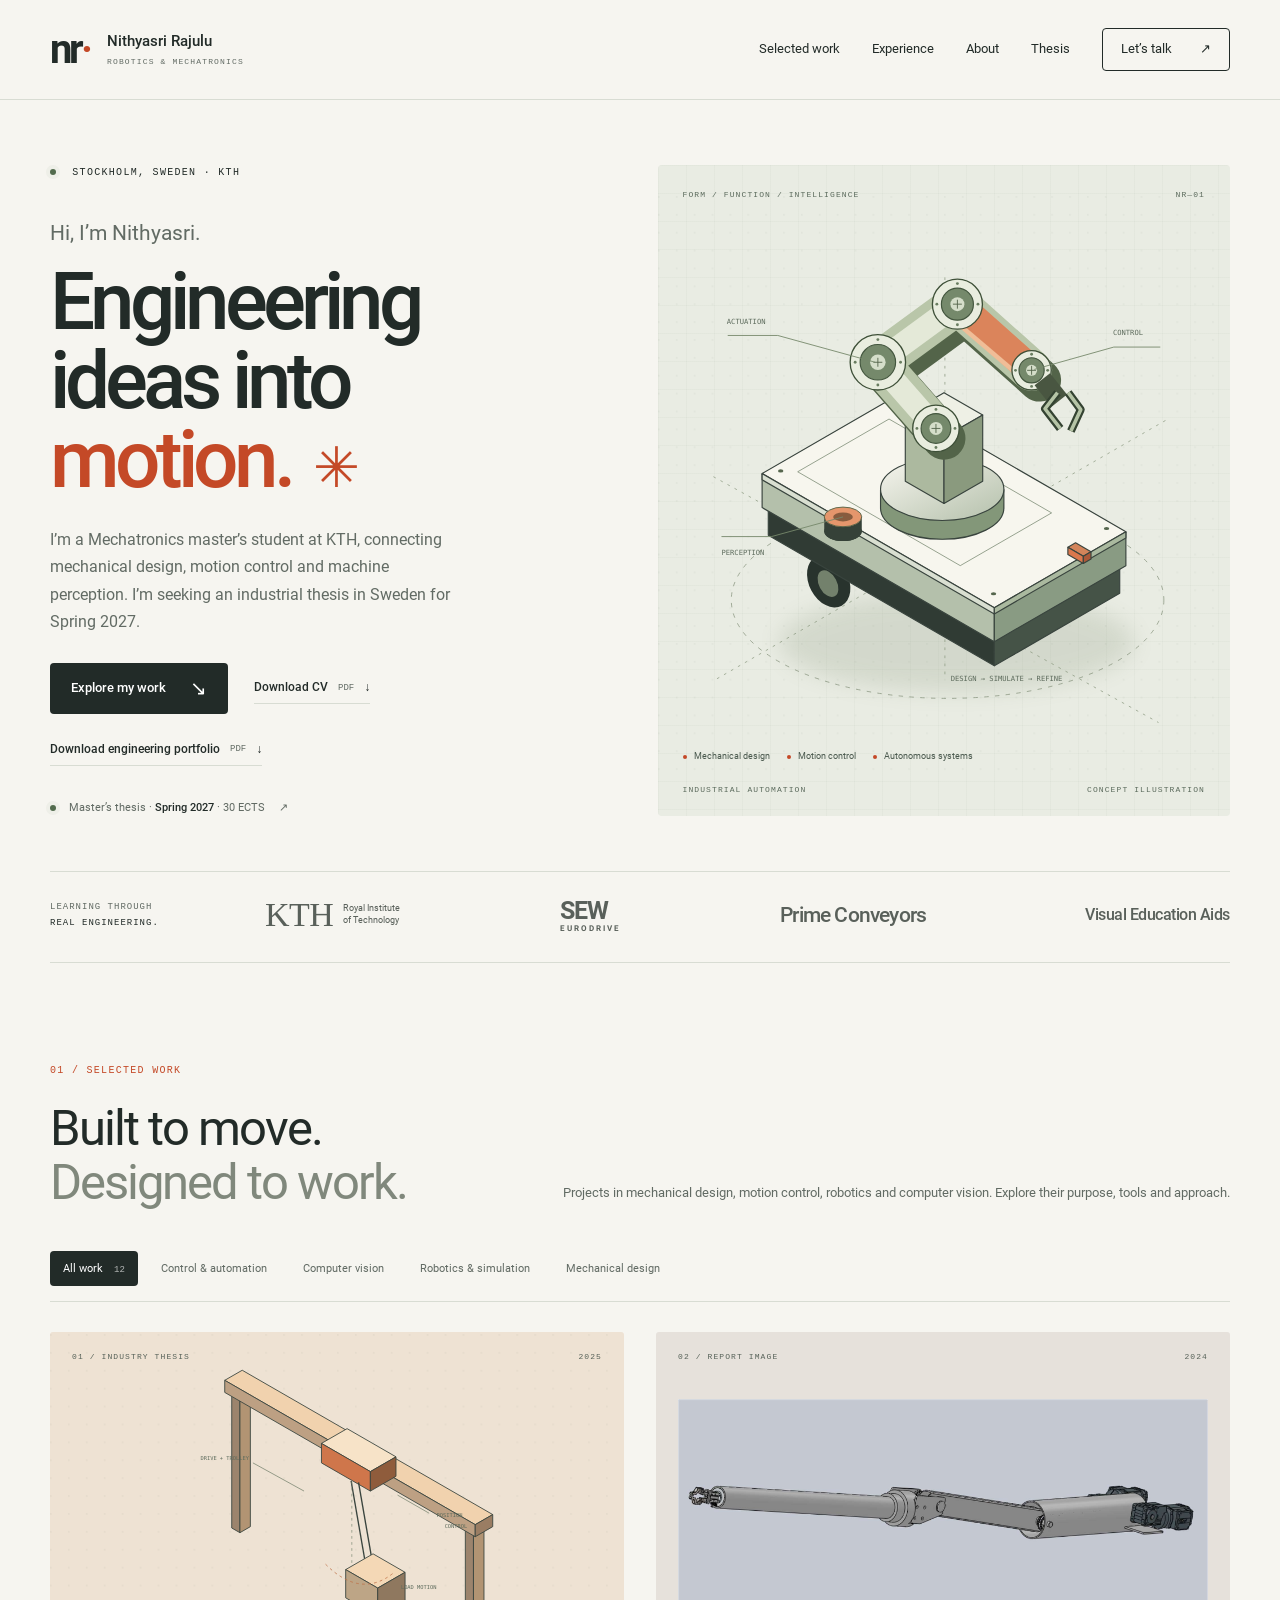
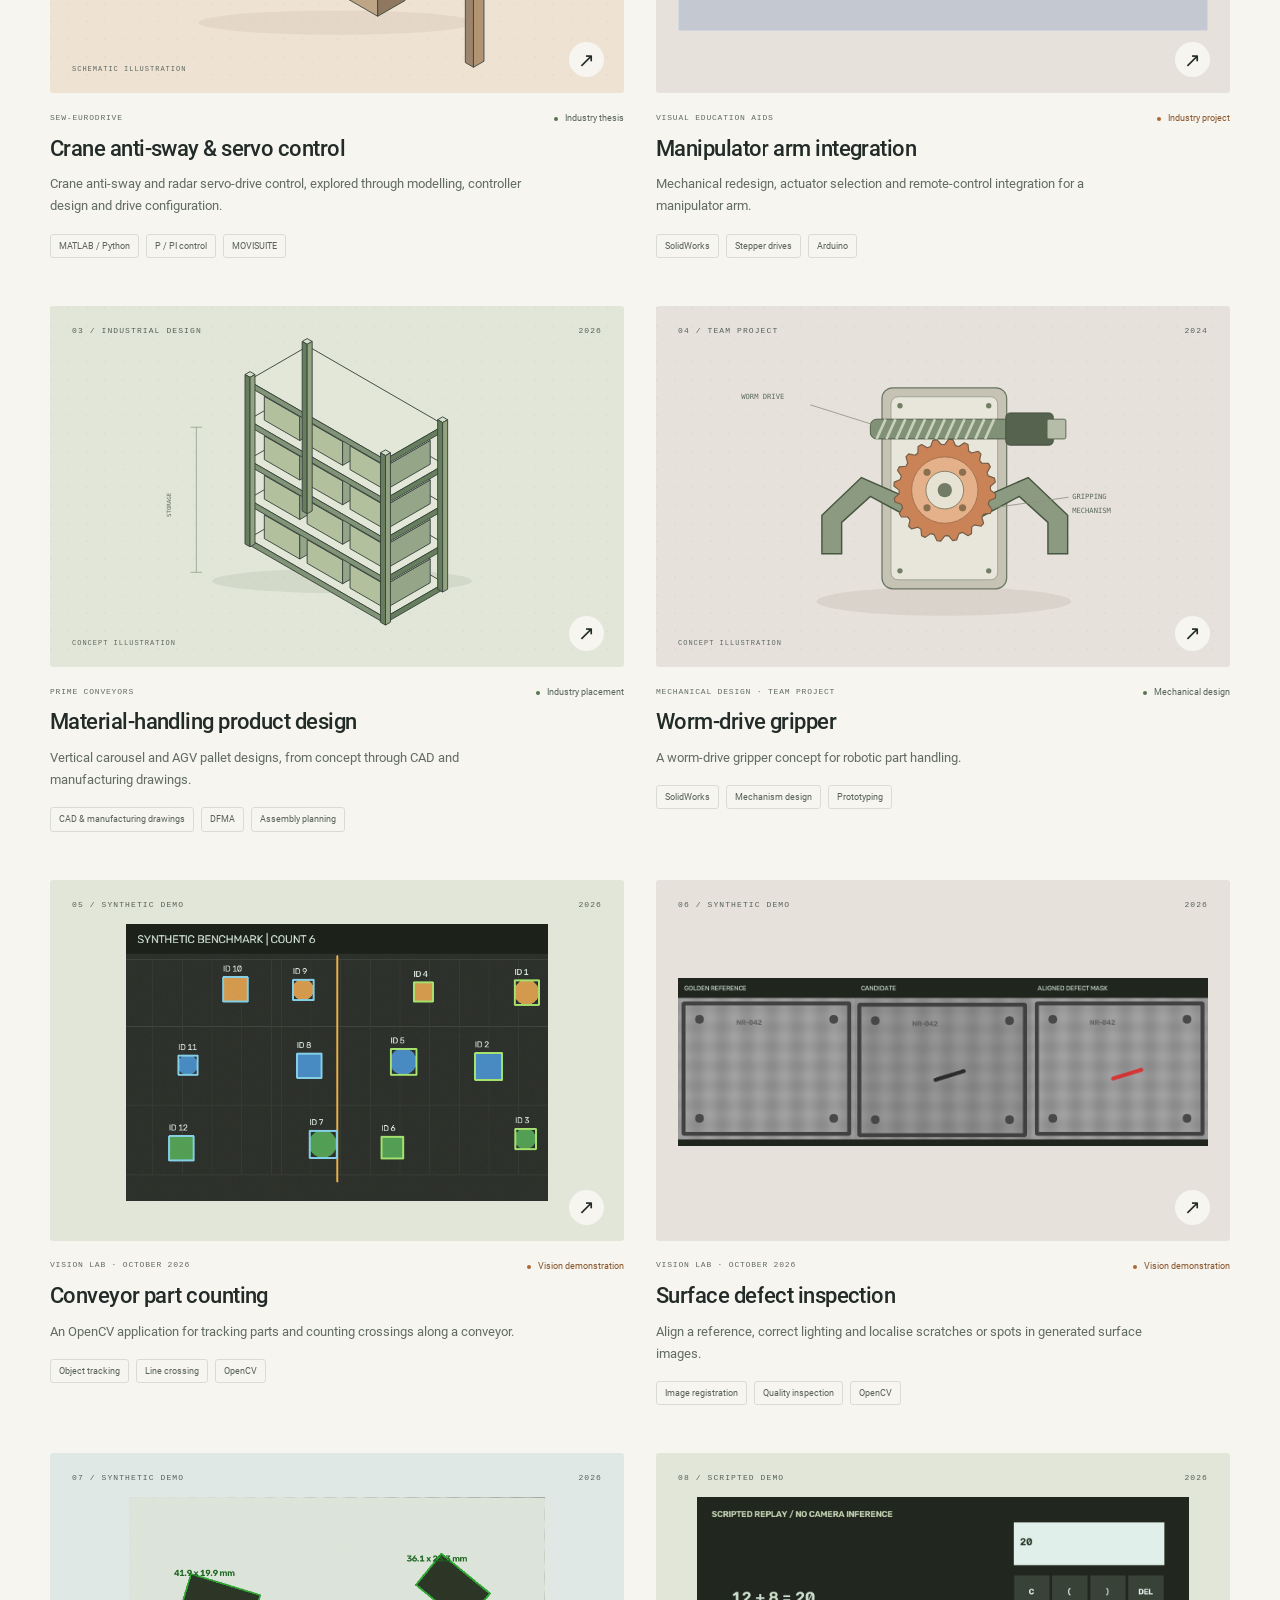
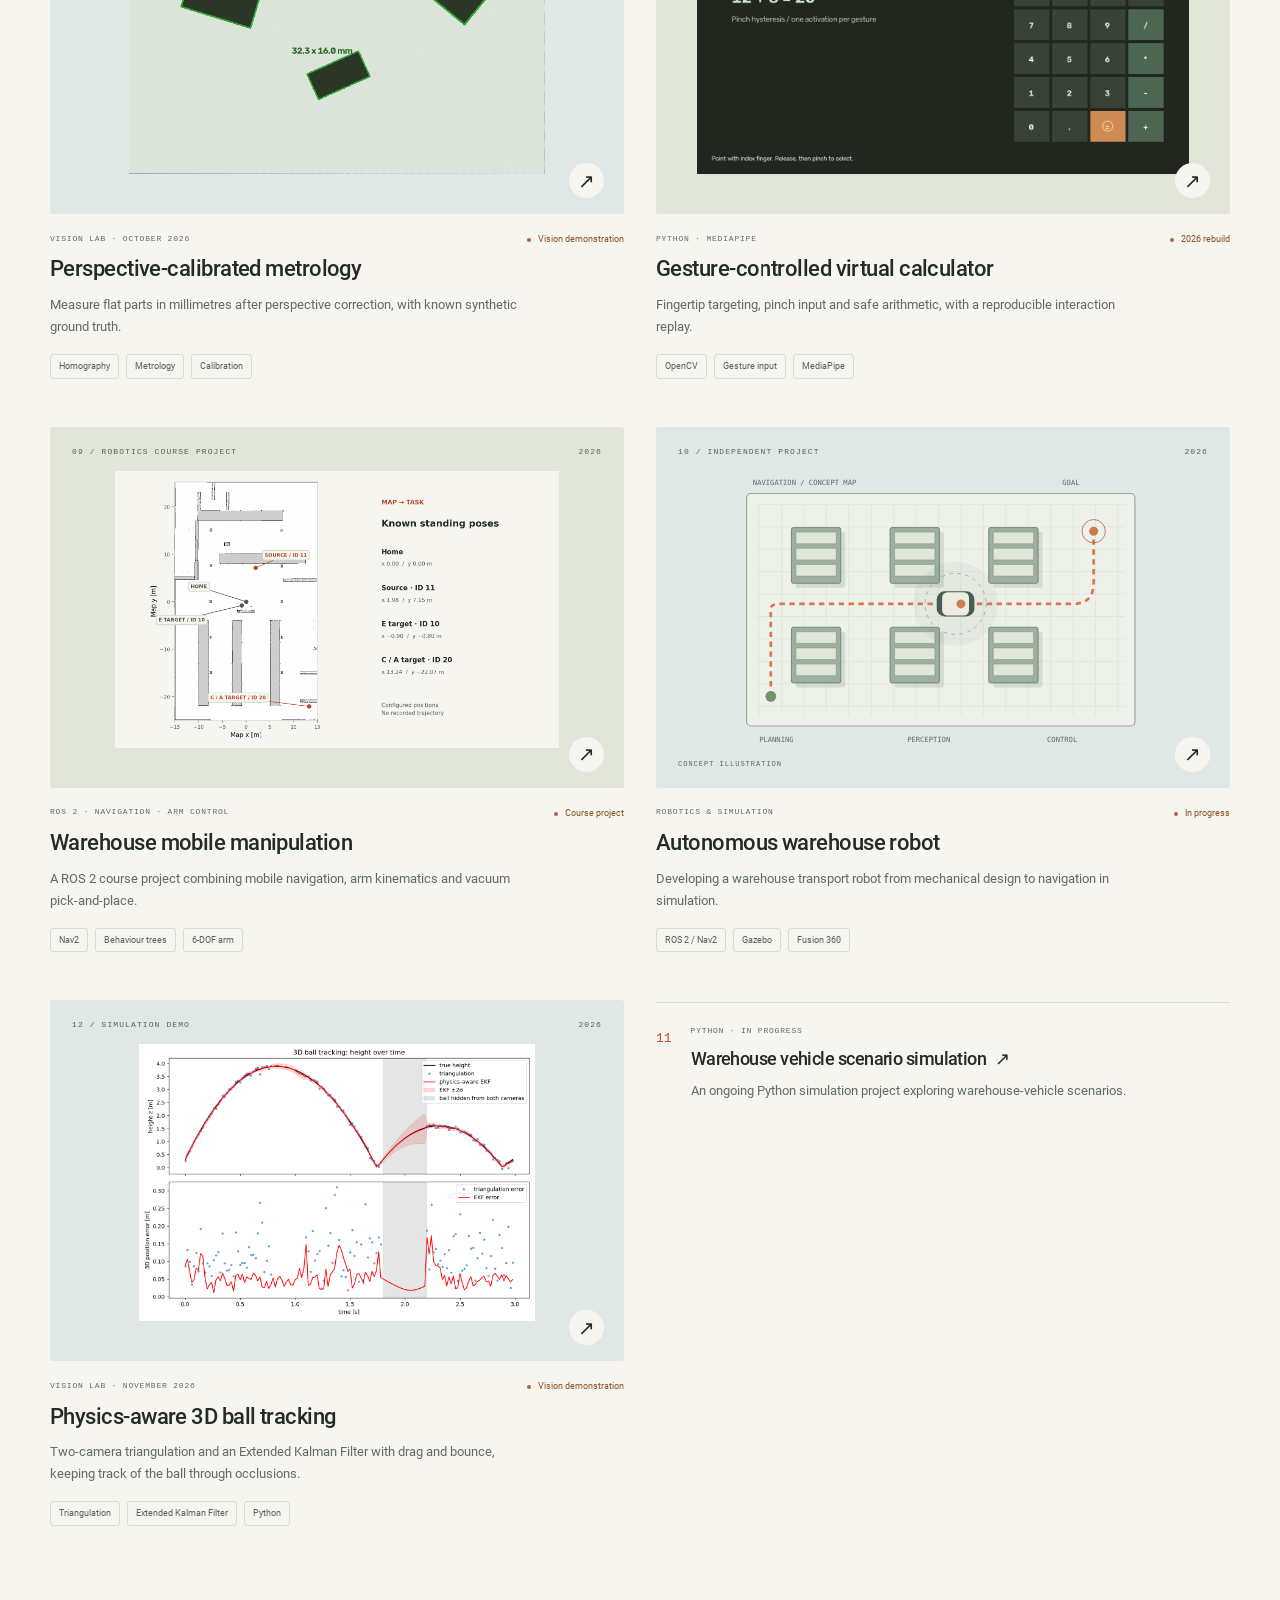
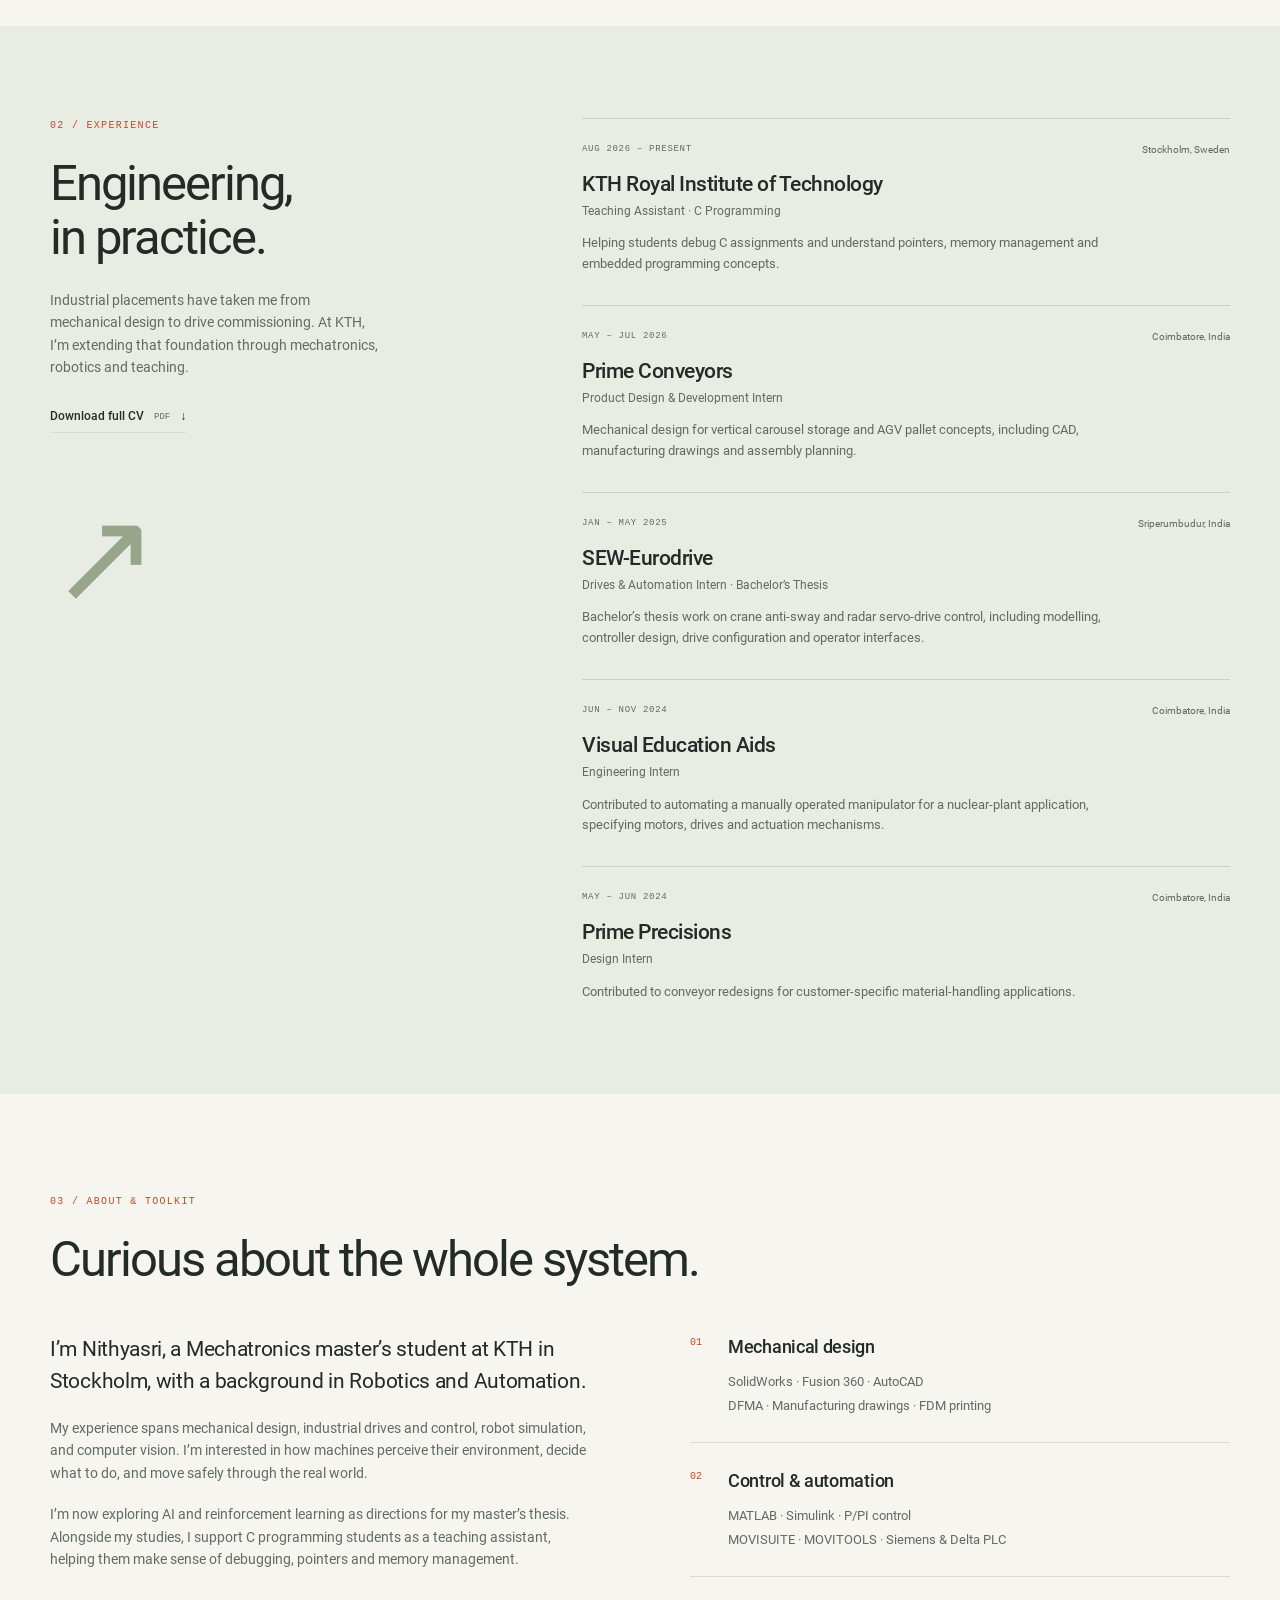
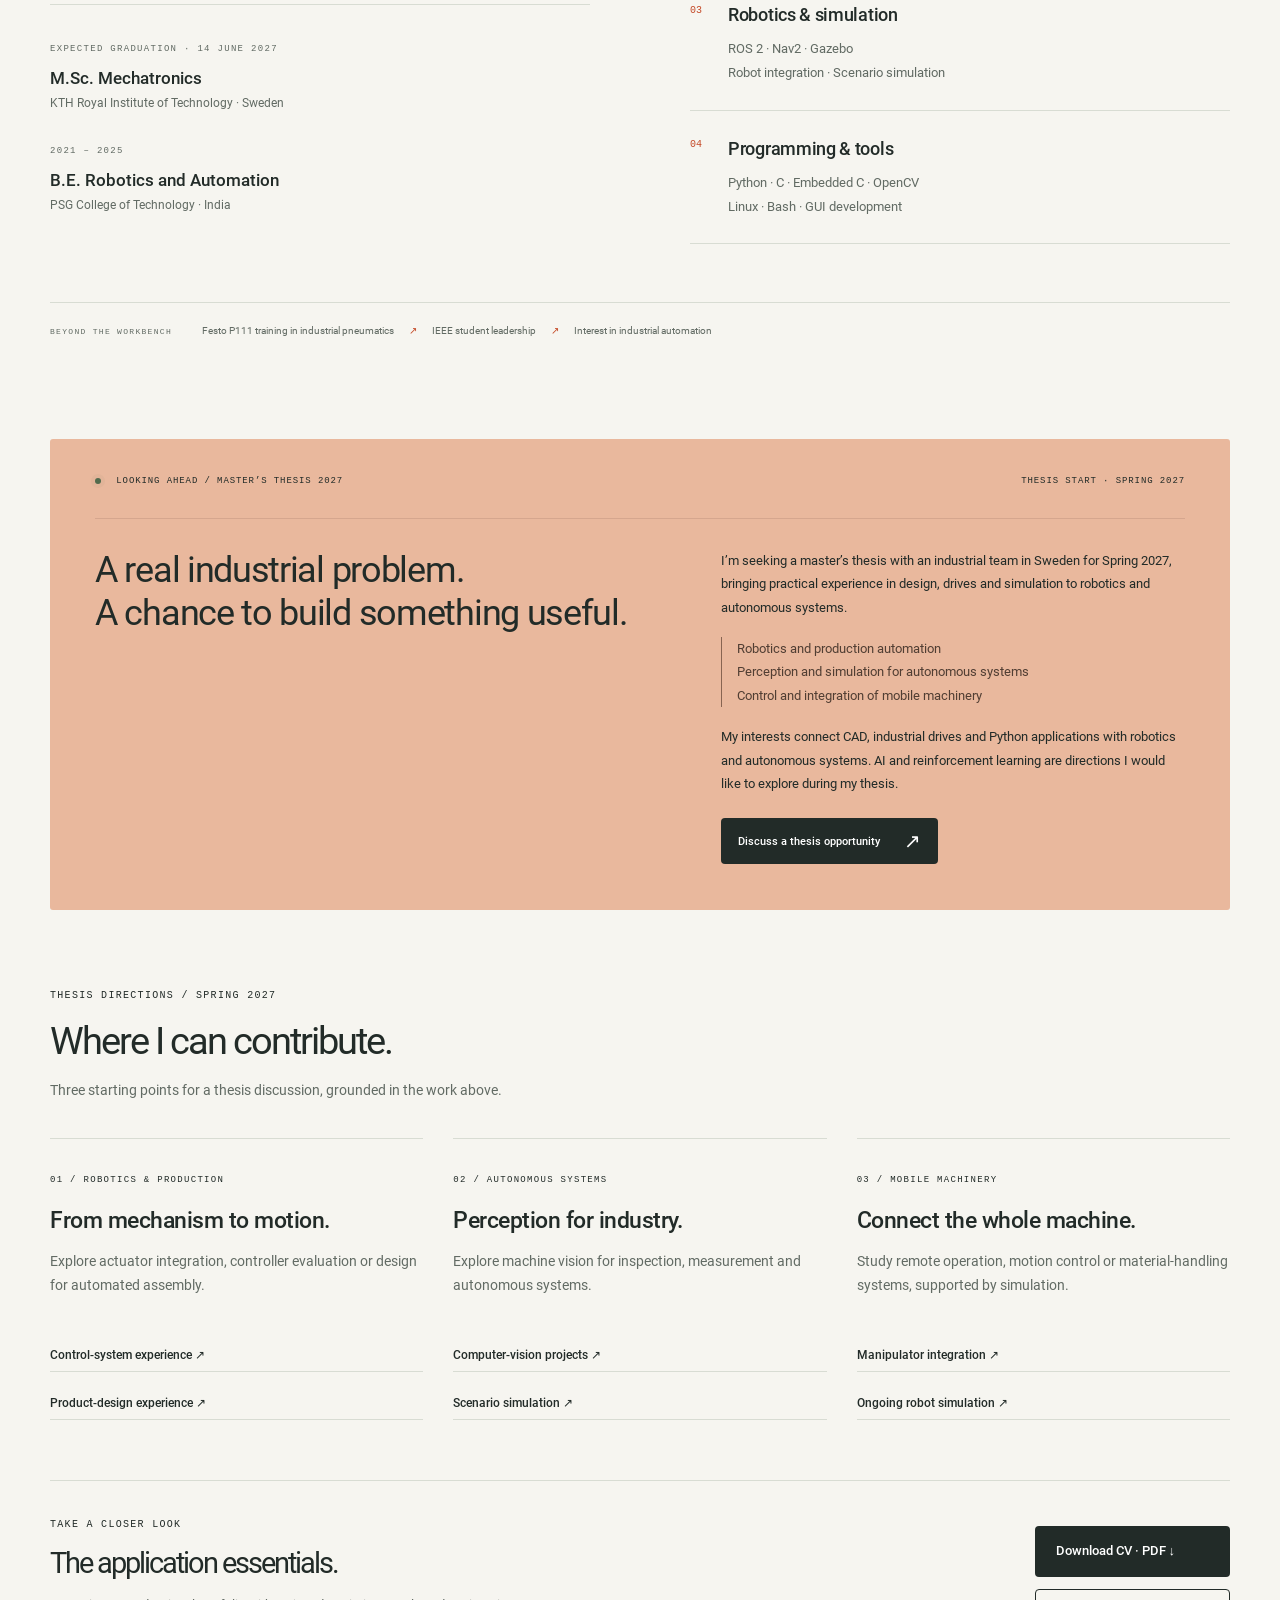
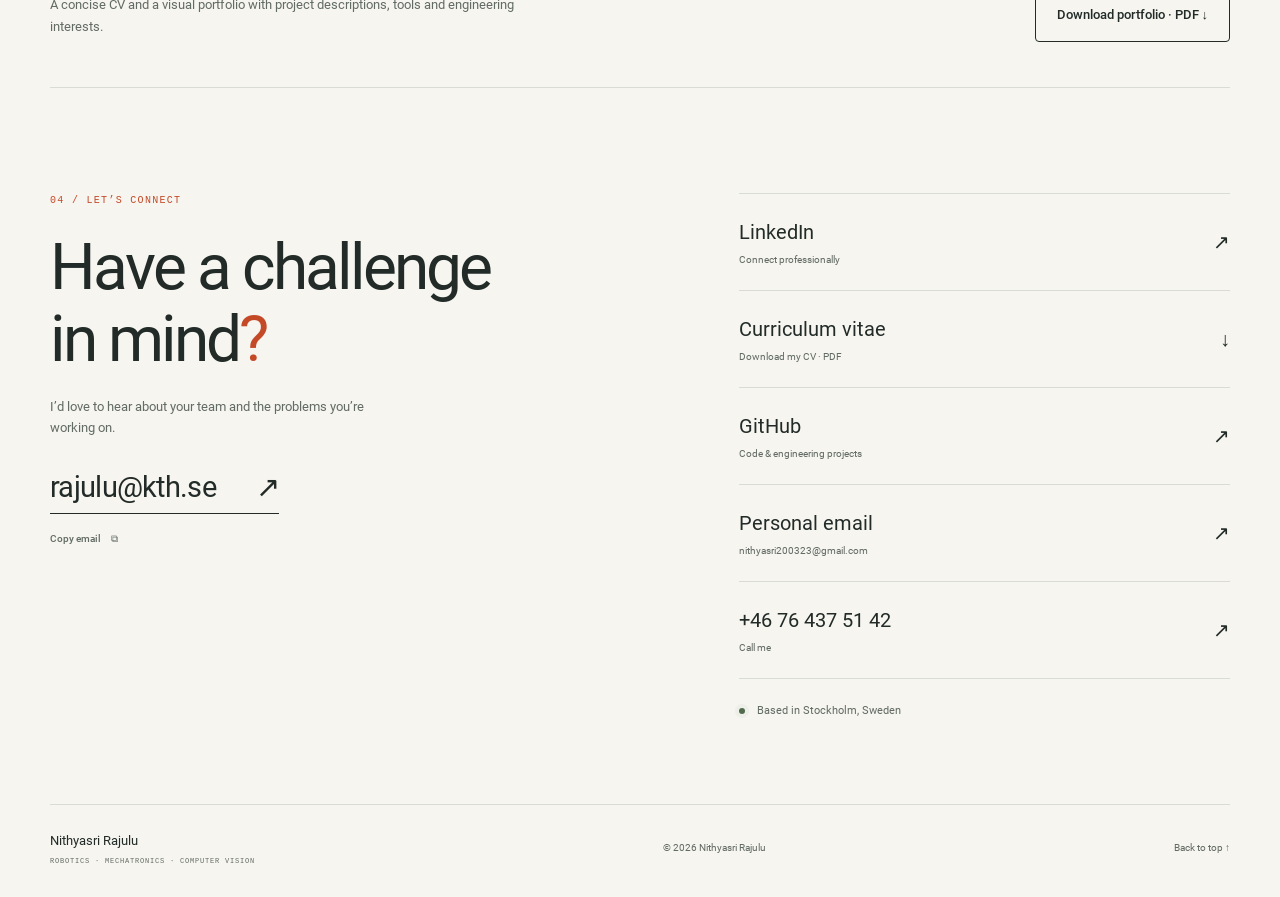
==== commit 64a6c173: "Update index.html" ====
--- a/index.html
+++ b/index.html
@@ -46,7 +46,7 @@
 
     <section class="section page-width work-section" id="work" aria-labelledby="work-title">
       <div class="section-heading"><div><p class="eyebrow section-kicker">01 / SELECTED WORK</p><h2 id="work-title">Built to move.<br><span class="muted">Designed to work.</span></h2></div><p>Projects in mechanical design, motion control, robotics and computer vision. Explore their purpose, tools and approach.</p></div>
-      <div class="filter-bar" role="group" aria-label="Filter projects"><button class="filter active" data-filter="all" aria-pressed="true">All work <span>11</span></button><button class="filter" data-filter="control" aria-pressed="false">Control & automation</button><button class="filter" data-filter="vision" aria-pressed="false">Computer vision</button><button class="filter" data-filter="robotics" aria-pressed="false">Robotics & simulation</button><button class="filter" data-filter="design" aria-pressed="false">Mechanical design</button></div>
+      <div class="filter-bar" role="group" aria-label="Filter projects"><button class="filter active" data-filter="all" aria-pressed="true">All work <span>12</span></button><button class="filter" data-filter="control" aria-pressed="false">Control & automation</button><button class="filter" data-filter="vision" aria-pressed="false">Computer vision</button><button class="filter" data-filter="robotics" aria-pressed="false">Robotics & simulation</button><button class="filter" data-filter="design" aria-pressed="false">Mechanical design</button></div>
       <p class="sr-only" id="filter-status" aria-live="polite"></p>
       <div class="project-grid">
         <article class="project" data-category="control" id="project-crane">
@@ -86,6 +86,10 @@
           <a class="project-image blue" href="projects/amr.html" data-project="amr" aria-label="Read project: Autonomous warehouse robot"><span class="image-meta"><span>10 / INDEPENDENT PROJECT</span><span>2026</span></span><img src="assets/warehouse.svg" alt="Concept warehouse map with storage aisles and a mobile robot route" width="640" height="400" loading="lazy"><span class="illustration-label">CONCEPT ILLUSTRATION</span><span class="project-arrow" aria-hidden="true">↗</span></a>
           <div class="project-line"><span class="eyebrow">ROBOTICS & SIMULATION</span><span class="project-state ongoing"><i></i> In progress</span></div><h3><a href="projects/amr.html" data-project="amr">Autonomous warehouse robot</a></h3><p>Developing a warehouse transport robot from mechanical design to navigation in simulation.</p><div class="tags"><span>ROS 2 / Nav2</span><span>Gazebo</span><span>Fusion 360</span></div>
         </article>
+                <article class="project" data-category="vision" id="project-ball-tracking">
+          <a class="project-image blue demo-image" href="projects/ball-tracking.html" data-project="ball-tracking" aria-label="Read project: Physics-aware 3D ball tracking"><span class="image-meta"><span>12 / SIMULATION DEMO</span><span>2026</span></span><img src="assets/ball-tracking.png" alt="True ball trajectory compared with triangulation and Extended Kalman Filter estimates" width="640" height="400" loading="lazy"><span class="project-arrow" aria-hidden="true">↗</span></a>
+          <div class="project-line"><span class="eyebrow">VISION LAB · NOVEMBER 2026</span><span class="project-state ongoing"><i></i> Vision demonstration</span></div><h3><a href="projects/ball-tracking.html" data-project="ball-tracking">Physics-aware 3D ball tracking</a></h3><p>Two-camera triangulation and an Extended Kalman Filter with drag and bounce, keeping track of the ball through occlusions.</p><div class="tags"><span>Triangulation</span><span>Extended Kalman Filter</span><span>Python</span></div>
+        </article>
         <article class="project project-compact" data-category="robotics" id="project-testing"><div class="compact-number" aria-hidden="true">11</div><div><div class="project-line"><span class="eyebrow">PYTHON · IN PROGRESS</span></div><h3><a href="projects/testing.html" data-project="testing">Warehouse vehicle scenario simulation <span aria-hidden="true">↗</span></a></h3><p>An ongoing Python simulation project exploring warehouse-vehicle scenarios.</p></div></article>
       </div>
     </section>
